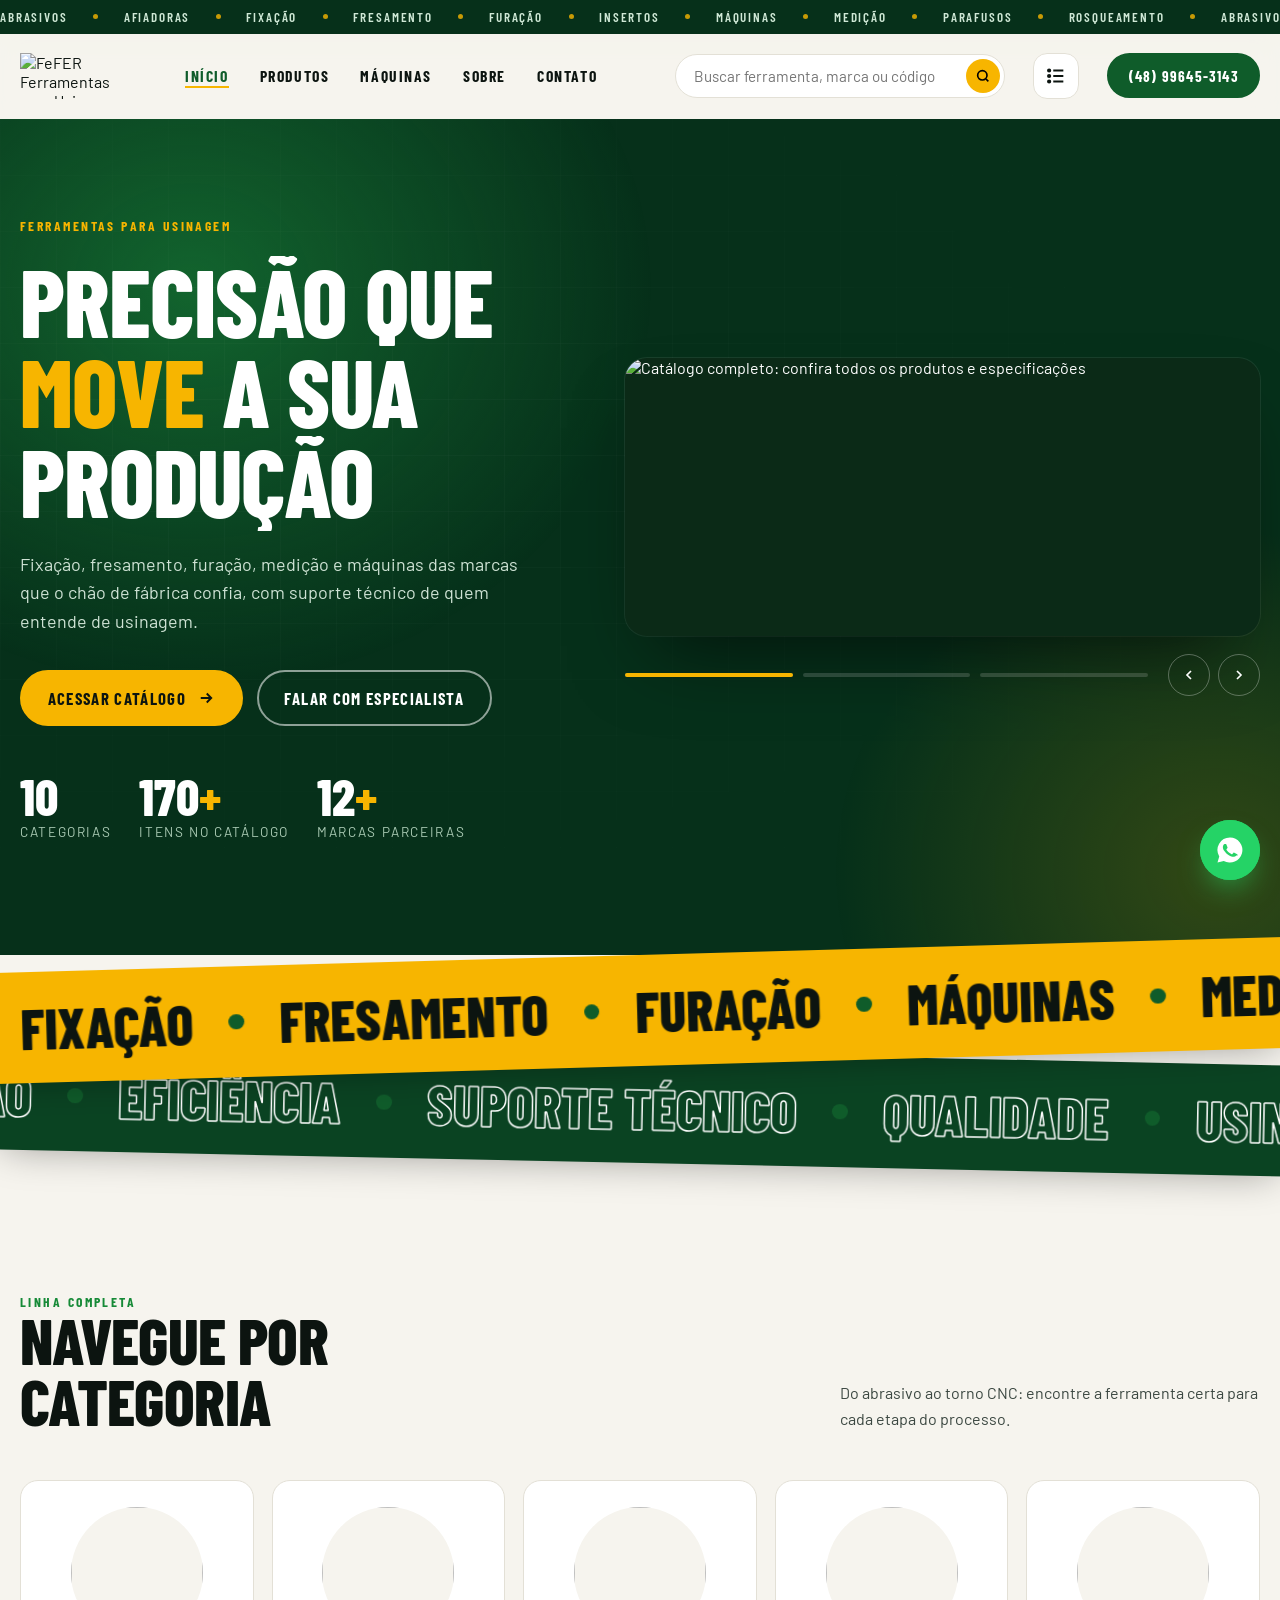
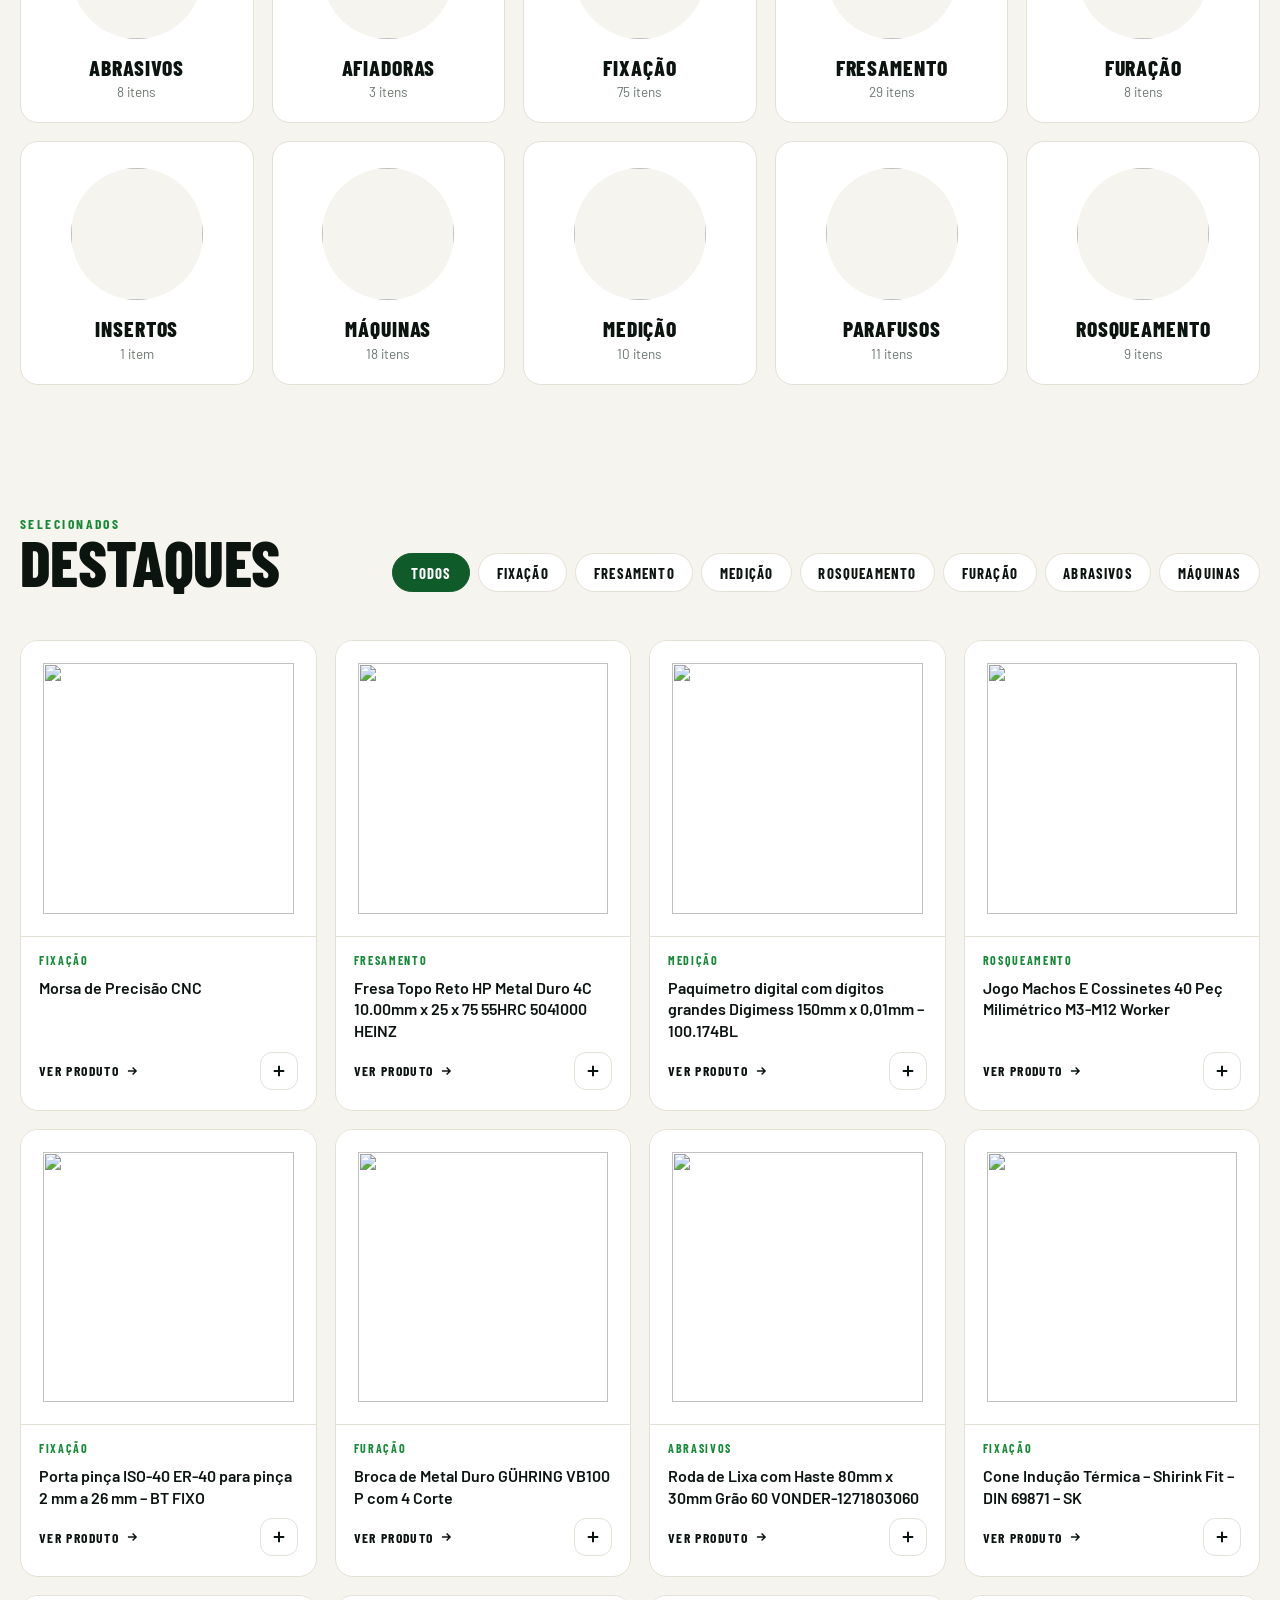
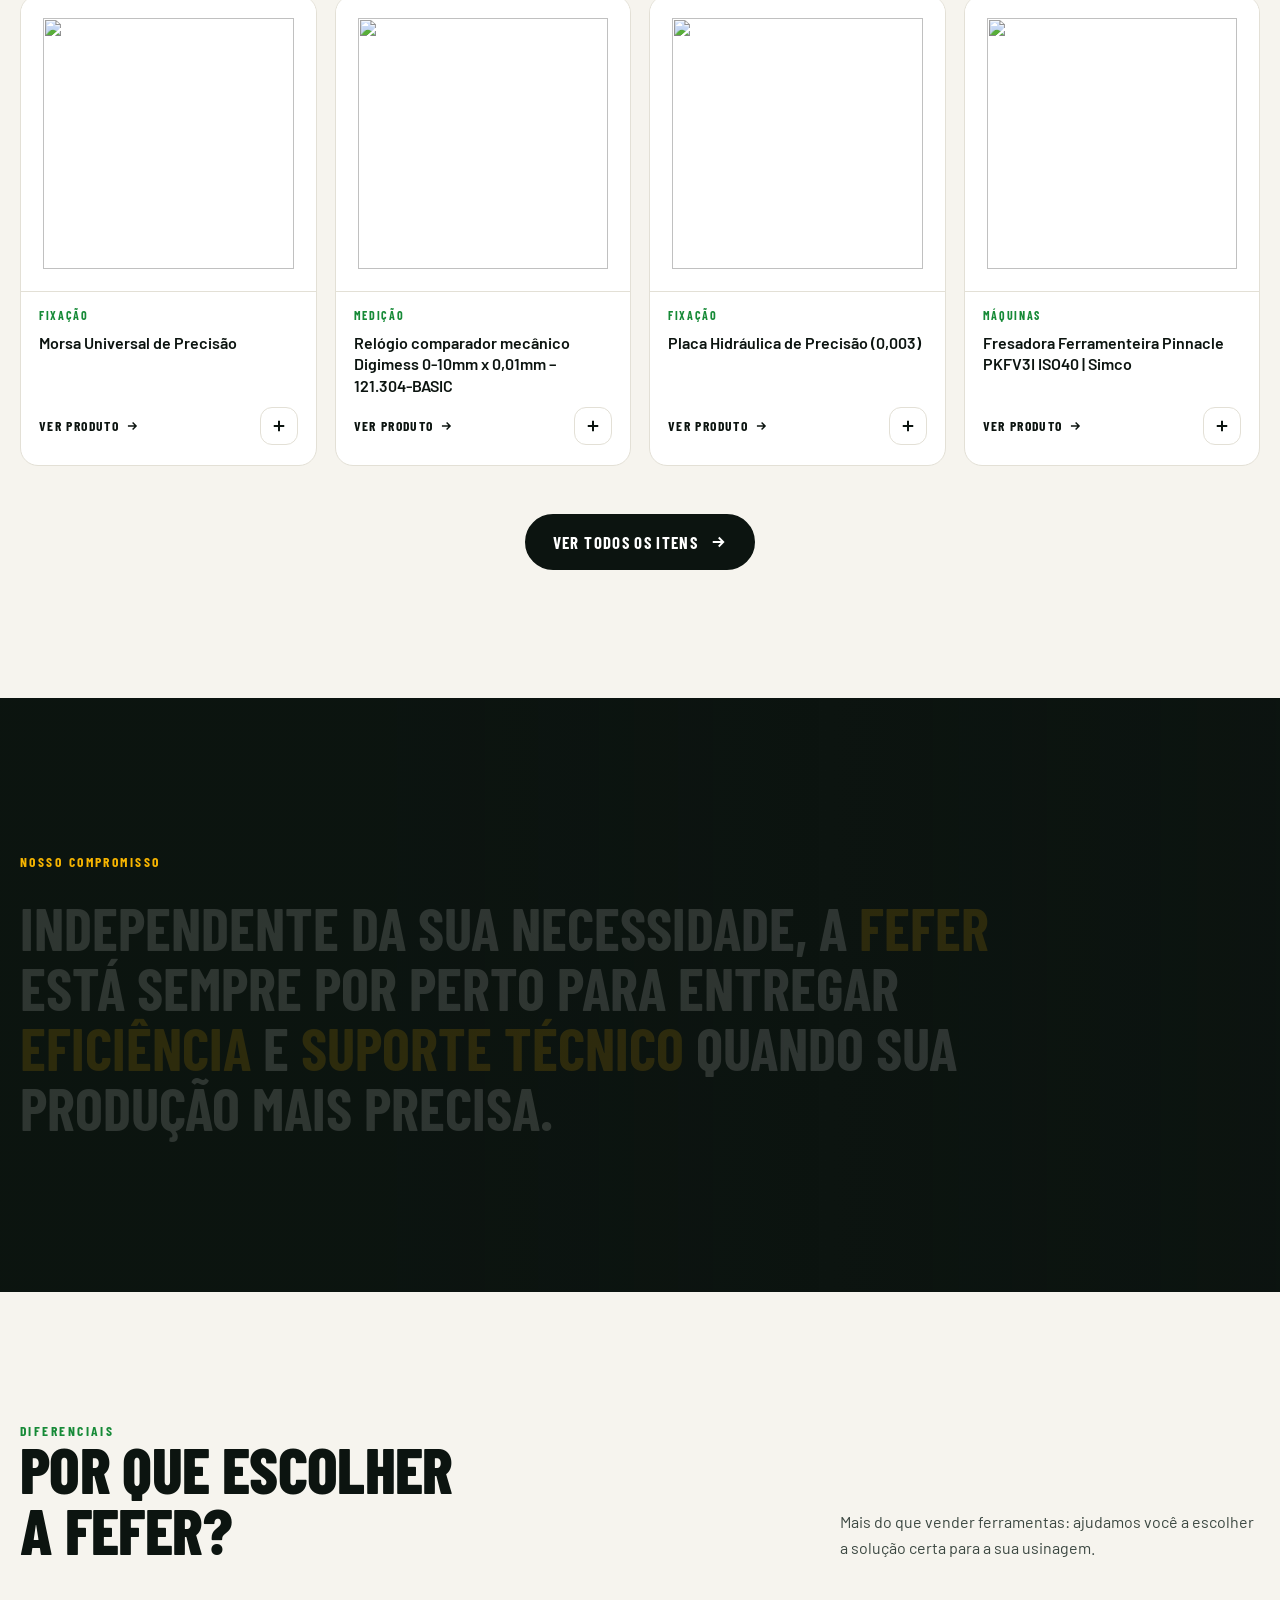
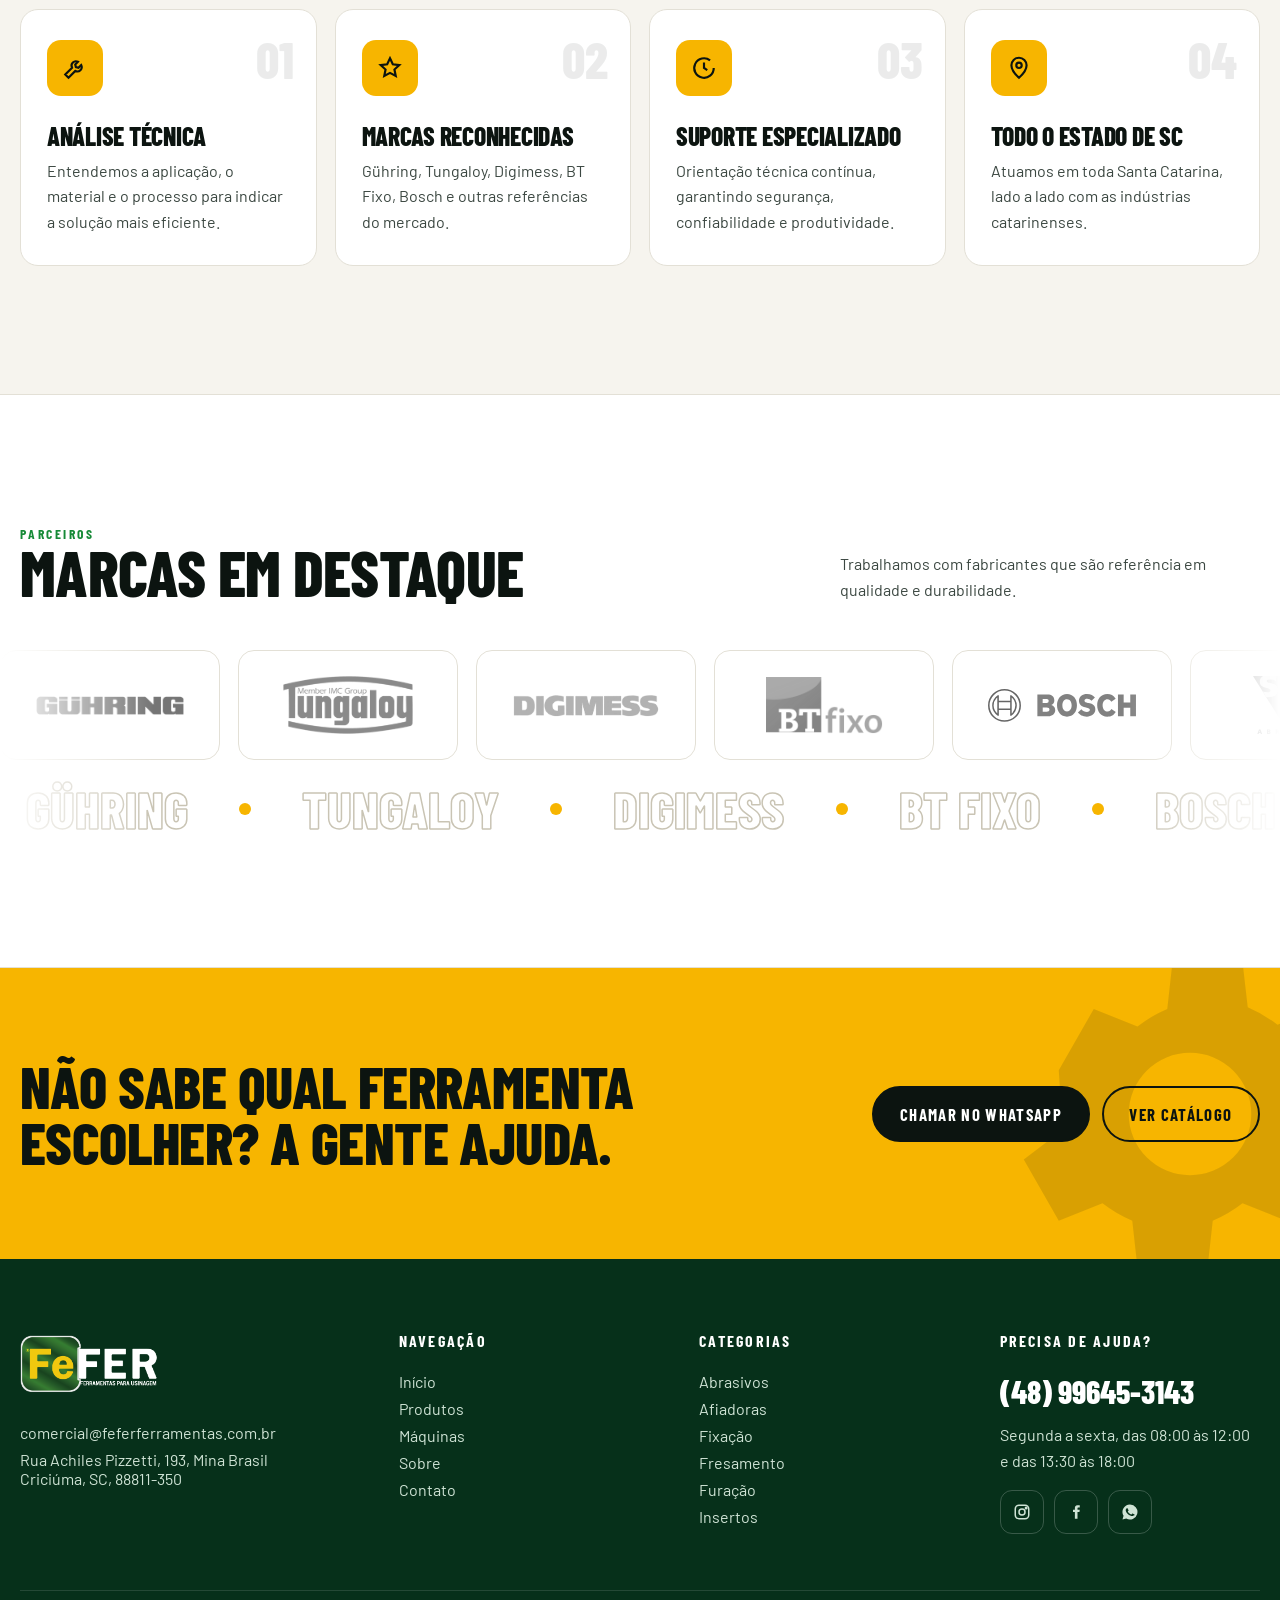
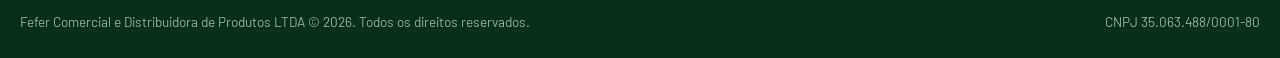
==== index.html @ 272a4c15 "Site FeFER: nova versão com Motion, catálogo, admin e páginas internas Co-Authored-By: Claude Opus 5" ====
<!doctype html>
<html lang="pt-BR">
<head>
<meta charset="utf-8">
<meta name="viewport" content="width=device-width, initial-scale=1">
<title>FeFER Ferramentas para Usinagem</title>
<meta name="description" content="FeFER: ferramentas de alta precisão para usinagem. Fixação, fresamento, furação, medição, rosqueamento, abrasivos e máquinas, com atendimento em toda Santa Catarina.">
<link rel="preconnect" href="https://fonts.googleapis.com">
<link rel="preconnect" href="https://fonts.gstatic.com" crossorigin>
<link href="https://fonts.googleapis.com/css2?family=Barlow+Condensed:wght@600;700;800&family=Barlow:wght@400;500;600&display=swap" rel="stylesheet">
<link rel="stylesheet" href="assets/style.css">
<link rel="stylesheet" href="assets/pages.css">
<script>document.documentElement.classList.add('js')</script>
</head>
<body data-page="inicio">
<div id="site-header"></div>

<main id="main">
<!-- HERO -->
<section class="hero">
  <div class="hero-bg" id="heroBg"></div>
  <div class="wrap">
    <div>
      <span class="eyebrow" data-reveal id="heroEyebrow"></span>
      <h1 id="heroTitle"></h1>
      <p class="lead" data-reveal id="heroText"></p>
      <div class="hero-ctas" data-reveal>
        <a class="btn btn--solid" data-fill href="catalogo.html">Acessar catálogo <svg viewBox="0 0 24 24" fill="none" stroke="currentColor" stroke-width="2.5"><path d="M5 12h14M13 6l6 6-6 6"/></svg></a>
        <a class="btn btn--ghost-light" data-fill="y" id="heroWa" href="#" target="_blank" rel="noopener">Falar com especialista</a>
      </div>
      <div class="hero-meta" data-reveal>
        <div class="stat"><b><span data-count id="stCats">10</span></b><span>Categorias</span></div>
        <div class="stat"><b><span data-count id="stProds">170</span><em>+</em></b><span>Itens no catálogo</span></div>
        <div class="stat"><b><span data-count id="stBrands">12</span><em>+</em></b><span>Marcas parceiras</span></div>
      </div>
    </div>
    <div data-reveal>
      <div class="slider" id="slider" aria-roledescription="carrossel" aria-label="Destaques"></div>
      <div class="slider-ui">
        <div class="dots" id="dots" style="display:flex;gap:10px;flex:1"></div>
        <div class="arrows">
          <button class="arrow" data-fill id="prev" aria-label="Banner anterior"><svg viewBox="0 0 24 24" fill="none" stroke="currentColor" stroke-width="2.5"><path d="M15 6l-6 6 6 6"/></svg></button>
          <button class="arrow" data-fill id="next" aria-label="Próximo banner"><svg viewBox="0 0 24 24" fill="none" stroke="currentColor" stroke-width="2.5"><path d="M9 6l6 6-6 6"/></svg></button>
        </div>
      </div>
    </div>
  </div>
</section>

<div class="band" aria-hidden="true"><div class="row" data-velocity="1"></div></div>
<div class="band alt" aria-hidden="true"><div class="row" data-velocity="-1"></div></div>

<!-- CATEGORIAS -->
<section class="sec" id="categorias">
  <div class="wrap">
    <div class="sec-head">
      <div>
        <span class="eyebrow" data-reveal>Linha completa</span>
        <h2 data-reveal>Navegue por<br>categoria</h2>
      </div>
      <p data-reveal>Do abrasivo ao torno CNC: encontre a ferramenta certa para cada etapa do processo.</p>
    </div>
    <div class="cats" id="cats"></div>
  </div>
</section>

<!-- DESTAQUES -->
<section class="sec" id="destaques" style="padding-top:0">
  <div class="wrap">
    <div class="sec-head">
      <div>
        <span class="eyebrow" data-reveal>Selecionados</span>
        <h2 data-reveal>Destaques</h2>
      </div>
      <div class="chips" id="chips" data-reveal role="group" aria-label="Filtrar destaques por categoria"></div>
    </div>
    <div class="products" id="products"></div>
    <div class="center"><a class="btn btn--dark" data-fill href="catalogo.html">Ver todos os itens <svg viewBox="0 0 24 24" fill="none" stroke="currentColor" stroke-width="2.5"><path d="M5 12h14M13 6l6 6-6 6"/></svg></a></div>
  </div>
</section>

<!-- COMPROMISSO -->
<section class="statement" id="statement">
  <div class="bg" id="stBg"></div>
  <div class="wrap">
    <span class="eyebrow" style="color:var(--yellow);margin-bottom:28px;display:inline-flex">Nosso compromisso</span>
    <p id="stText"></p>
  </div>
</section>

<!-- DIFERENCIAIS -->
<section class="sec">
  <div class="wrap">
    <div class="sec-head">
      <div>
        <span class="eyebrow" data-reveal>Diferenciais</span>
        <h2 data-reveal>Por que escolher<br>a FeFER?</h2>
      </div>
      <p data-reveal>Mais do que vender ferramentas: ajudamos você a escolher a solução certa para a sua usinagem.</p>
    </div>
    <div class="why" id="why"></div>
  </div>
</section>

<!-- MARCAS -->
<section class="sec brands" id="marcas">
  <div class="wrap">
    <div class="sec-head">
      <div>
        <span class="eyebrow" data-reveal>Parceiros</span>
        <h2 data-reveal>Marcas em destaque</h2>
      </div>
      <p data-reveal>Trabalhamos com fabricantes que são referência em qualidade e durabilidade.</p>
    </div>
  </div>
  <div class="loop" style="--dur:34s"><div class="track" id="logoTrack"></div></div>
  <div class="loop rev" style="--dur:50s"><div class="track" id="nameTrack"></div></div>
</section>

<div id="site-cta" data-cta="inicio"></div>
</main>

<div id="site-footer"></div>

<script src="assets/content.js"></script>
<script src="assets/products.js"></script>
<script src="https://cdn.jsdelivr.net/npm/motion@11.11.13/dist/motion.js"></script>
<script src="assets/main.js"></script>
<script>
(() => {
const F = window.FEFER, M = F.M, reduce = F.reduce, ease = F.ease, S = F.SITE, H = S.inicio || {};
const $ = id => document.getElementById(id);

/* ---------- Hero ---------- */
$('heroEyebrow').textContent = H.chamada || '';
$('heroTitle').innerHTML = F.mark(H.titulo);
$('heroTitle').setAttribute('data-split', '');
$('heroText').textContent = H.texto || '';
$('heroWa').href = F.wa('Olá! Gostaria de falar com um especialista.');
$('stCats').dataset.count = Object.keys(F.CATS).length;
$('stProds').dataset.count = Math.floor(F.PRODUCTS.length / 10) * 10;
$('stBrands').dataset.count = (S.marcas?.nomes || []).length;
['stCats','stProds','stBrands'].forEach(id => $(id).textContent = $(id).dataset.count);

/* ---------- Categorias ---------- */
$('cats').innerHTML = Object.entries(S.categorias || {}).map(([s, c]) => {
  const q = F.countByCat[s] || 0;
  return `<a class="cat" data-reveal href="${F.catUrl(s)}">
    <div class="ring"><img src="${F.esc(c.img)}" alt="" loading="lazy"></div>
    <h3>${F.esc(c.nome)}</h3><small>${q} ${q === 1 ? 'item' : 'itens'}</small>
  </a>`;
}).join('');

/* ---------- Destaques ---------- */
const featured = (H.destaques || []).map(s => F.PRODUCTS.find(p => p.slug === s)).filter(Boolean);
const chipCats = ['todos', ...new Set(featured.map(p => p.cat))];
$('chips').innerHTML = chipCats.map((c, i) =>
  `<button class="chip" data-cat="${c}" aria-pressed="${i === 0}">${c === 'todos' ? 'Todos' : F.esc(F.CATS[c])}</button>`).join('');
const grid = $('products');
grid.innerHTML = featured.map(p => F.card(p)).join('');
document.querySelectorAll('#chips .chip').forEach((ch, _, all) => ch.addEventListener('click', () => {
  all.forEach(c => c.setAttribute('aria-pressed', c === ch));
  const cat = ch.dataset.cat, prods = [...grid.children];
  const show = prods.filter(p => cat === 'todos' || p.dataset.cat === cat);
  prods.forEach(p => p.classList.toggle('hide', !show.includes(p)));
  if (M && !reduce) M.animate(show, { opacity:[0,1], y:[24,0], scale:[.96,1] }, { delay:M.stagger(.05), duration:.55, ease });
}));

/* ---------- Compromisso: palavras acendem com a rolagem ---------- */
const st = $('stText');
st.innerHTML = (H.compromisso || '').split(/\s+/).map(w => `<span class="w${/\*/.test(w) ? ' y' : ''}">${F.esc(w.replace(/\*/g, ''))}</span>`).join(' ');
const words = [...st.querySelectorAll('.w')];

/* ---------- Diferenciais ---------- */
const ICONS = [
  '<path d="M14.7 6.3a4 4 0 0 0-5.4 5.4L3 18l3 3 6.3-6.3a4 4 0 0 0 5.4-5.4l-2.5 2.5-2.4-.6-.6-2.4z"/>',
  '<path d="m12 3 2.6 5.6 6 .7-4.5 4.1 1.2 6L12 16.5 6.7 19.4l1.2-6L3.4 9.3l6-.7z"/>',
  '<path d="M21 12a9 9 0 1 1-3.4-7"/><path d="M12 7v5l3 2"/>',
  '<path d="M12 21s-7-6.2-7-11.5A7 7 0 0 1 19 9.5C19 14.8 12 21 12 21z"/><circle cx="12" cy="9.5" r="2.5"/>',
];
$('why').innerHTML = (H.diferenciais || []).map((d, i) => `<article class="why-card" data-reveal>
  <span class="n">0${i + 1}</span>
  <div class="ico"><svg viewBox="0 0 24 24" fill="none" stroke="currentColor" stroke-width="2">${ICONS[i % ICONS.length]}</svg></div>
  <h3>${F.esc(d.titulo)}</h3><p>${F.esc(d.texto)}</p></article>`).join('');

/* ---------- Marcas ---------- */
const logos = (S.marcas?.logos || []).map(l => `<div class="logo-item"><img src="${F.esc(l.logo)}" alt="${F.esc(l.nome)}" loading="lazy" decoding="async"></div>`).join('');
$('logoTrack').innerHTML = logos.repeat(4);
const names = (S.marcas?.nomes || []).map(b => `<a class="name-item" href="catalogo.html?q=${encodeURIComponent(b)}">${F.esc(b)}</a>`).join('');
$('nameTrack').innerHTML = names + names;

/* ---------- Faixas de texto ---------- */
const bandWords = [Object.values(F.CATS).filter(n => n !== 'Insertos').slice(0, 7), ['Precisão','Eficiência','Suporte técnico','Qualidade','Usinagem']];
document.querySelectorAll('.band .row').forEach((r, i) => r.innerHTML = Array(6).fill(bandWords[i].map(t => `<span>${F.esc(t)}</span>`).join('')).join(''));

/* ---------- Banners ---------- */
const B = H.banners || [];
$('slider').innerHTML = B.map((b, i) => `<a class="slide${i ? '' : ' on'}" href="${F.esc(b.link)}" aria-label="${F.esc(b.alt)}"${i ? ' aria-hidden="true" tabindex="-1"' : ''}>
  <img src="${F.esc(b.img)}" alt="${F.esc(b.alt)}" ${i ? 'loading="lazy"' : 'fetchpriority="high"'} decoding="async"></a>`).join('');
$('dots').innerHTML = B.map((b, i) => `<button class="dot" aria-label="Banner ${i + 1}"><i></i></button>`).join('');
const slides = [...document.querySelectorAll('.slide')], dots = [...document.querySelectorAll('.dot')];
let cur = 0, timer, prog, paused = false;
const DUR = 6;
function go(n) {
  if (!slides.length) return;
  const prev = slides[cur]; cur = (n + slides.length) % slides.length; const next = slides[cur];
  if (prev !== next) {
    if (M && !reduce) {
      M.animate(prev, { opacity:[1,0] }, { duration:.7, ease });
      M.animate(next, { opacity:[0,1] }, { duration:.7, ease });
      M.animate(next.querySelector('img'), { scale:[1.06,1] }, { duration:1.2, ease });
    }
    prev.classList.remove('on'); prev.setAttribute('aria-hidden', 'true'); prev.tabIndex = -1;
    next.classList.add('on'); next.removeAttribute('aria-hidden'); next.removeAttribute('tabindex');
  }
  dots.forEach((d, i) => { d.firstElementChild.style.transform = `scaleX(${i < cur ? 1 : 0})`; d.setAttribute('aria-current', i === cur); });
  prog && prog.stop && prog.stop();
  const bar = dots[cur].firstElementChild;
  if (M && !reduce) prog = M.animate(bar, { scaleX:[0,1] }, { duration:DUR, ease:'linear' });
  else bar.style.transform = 'scaleX(1)';
  clearTimeout(timer); if (!paused) timer = setTimeout(() => go(cur + 1), DUR * 1000);
}
dots.forEach((d, i) => d.addEventListener('click', () => go(i)));
$('prev').addEventListener('click', () => go(cur - 1));
$('next').addEventListener('click', () => go(cur + 1));
/* pausa quando o mouse está em cima, para o visitante conseguir ler */
$('slider').addEventListener('pointerenter', () => { paused = true; clearTimeout(timer); prog && prog.pause && prog.pause(); });
$('slider').addEventListener('pointerleave', () => { paused = false; prog && prog.play && prog.play(); go(cur); });
go(0);

/* ---------- Rolagem: parallax, faixas com velocidade, compromisso ---------- */
const rows = [...document.querySelectorAll('.band .row')], pos = rows.map(() => 0);
let lastY = scrollY, vel = 0;
const heroBg = $('heroBg'), stBg = $('stBg'), stSec = $('statement');
function frame() {
  const y = scrollY, dy = y - lastY; lastY = y;
  vel += (dy - vel) * .12;
  rows.forEach((r, i) => {
    const dir = +r.dataset.velocity;
    pos[i] -= dir * (0.5 + Math.min(Math.abs(vel) * .3, 12)) * (vel < -0.5 ? -1 : 1);
    const w = r.scrollWidth / 6;
    if (pos[i] <= -w) pos[i] += w; if (pos[i] > 0) pos[i] -= w;
    r.style.transform = `translate3d(${pos[i]}px,0,0)`;
  });
  heroBg.style.transform = `translate3d(0,${y * .25}px,0) scale(1.05)`;
  const sr = stSec.getBoundingClientRect(), vh = innerHeight;
  stBg.style.transform = `translate3d(0,${(sr.top - vh / 2) * -.18}px,0)`;
  const lit = Math.min(1, Math.max(0, (vh * .85 - sr.top) / (sr.height * .9))) * words.length * 1.15;
  words.forEach((w, i) => w.style.opacity = i < lit ? 1 : .14);
  const g = document.querySelector('.cta .gear'); if (g) g.style.rotate = (y * .15) + 'deg';
  requestAnimationFrame(frame);
}
if (!reduce) requestAnimationFrame(frame); else words.forEach(w => w.style.opacity = 1);

if (M && !reduce) setTimeout(() => document.querySelectorAll('.hero-meta [data-count]').forEach(F.countUp), 600);
})();
</script>
</body>
</html>
---- assets/style.css ----
/* FeFER, estilos compartilhados */
:root{
  --green-900:#06301a; --green-800:#0a4322; --green-700:#0f5c2a; --green-600:#168a37; --green-500:#22a447;
  --yellow:#f7b500; --yellow-600:#e09f00;
  --ink:#0c1410; --ink-2:#3b4741; --muted:#6c7871;
  --paper:#f6f4ee; --white:#fff; --line:#e3e0d6;
  --radius:18px;
  --ease-out:cubic-bezier(.22,1,.36,1);
  --ease-io:cubic-bezier(.65,0,.35,1);
  --display:"Barlow Condensed",system-ui,sans-serif;
  --body:"Barlow",system-ui,sans-serif;
}
*{box-sizing:border-box;margin:0;padding:0}
html{scroll-behavior:smooth}
body{font-family:var(--body);color:var(--ink);background:var(--paper);-webkit-font-smoothing:antialiased;overflow-x:hidden}
img{display:block;max-width:100%}
a{color:inherit;text-decoration:none}
.wrap{width:min(1240px,100% - 32px);margin-inline:auto}
.eyebrow{font-family:var(--display);font-weight:700;letter-spacing:.18em;text-transform:uppercase;font-size:.85rem;color:var(--green-600);display:inline-flex;align-items:center;gap:.6rem}
.eyebrow::before{display:none}
h1,h2,h3{font-family:var(--display);font-weight:800;line-height:.95;letter-spacing:-.01em;text-transform:uppercase}
h2{font-size:clamp(2.4rem,5vw,4.2rem)}
.sec{padding:clamp(72px,10vw,130px) 0}
.sec-head{display:flex;justify-content:space-between;align-items:end;gap:24px;flex-wrap:wrap;margin-bottom:48px}
.sec-head p{max-width:420px;color:var(--ink-2);line-height:1.6}

/* ============ BOTÕES: preenchimento direcional ============ */
.btn{
  --bg:transparent; --fg:var(--ink); --fill:var(--yellow); --fg-hover:var(--ink); --bd:currentColor;
  position:relative;isolation:isolate;overflow:hidden;
  display:inline-flex;align-items:center;gap:.7rem;
  padding:1rem 1.6rem;border-radius:999px;border:2px solid var(--bd);
  background:var(--bg);color:var(--fg);
  font-family:var(--display);font-weight:700;font-size:1.05rem;letter-spacing:.08em;text-transform:uppercase;
  cursor:pointer;transition:color .45s var(--ease-out),border-color .45s var(--ease-out),transform .2s var(--ease-out);
  -webkit-tap-highlight-color:transparent;
}
.btn .fill{position:absolute;inset:-2px;z-index:-1;background:var(--fill);transform:translate3d(-101%,0,0);pointer-events:none}
.btn:hover,.btn:focus-visible,.btn.is-filled{color:var(--fg-hover)}
.btn:active{transform:scale(.97)}
.btn:focus-visible{outline:3px solid var(--yellow);outline-offset:3px}
.btn svg{width:18px;height:18px;transition:transform .45s var(--ease-out)}
.btn:hover svg{transform:translateX(4px)}
.btn--solid{--bg:var(--yellow);--fg:var(--ink);--fill:var(--green-700);--fg-hover:#fff;--bd:var(--yellow)}
.btn--solid:hover{--bd:var(--green-700)}
.btn--ghost-light{--fg:#fff;--fill:#fff;--fg-hover:var(--green-800);--bd:rgba(255,255,255,.55)}
.btn--ghost-light:hover{--bd:#fff}
.btn--green{--bg:var(--green-700);--fg:#fff;--fill:var(--yellow);--fg-hover:var(--ink);--bd:var(--green-700)}
.btn--green:hover{--bd:var(--yellow)}
.btn--dark{--bg:var(--ink);--fg:#fff;--fill:#fff;--fg-hover:var(--ink);--bd:var(--ink)}
.btn--sm{padding:.7rem 1.2rem;font-size:.95rem}

/* ============ TOPBAR (marquee de categorias) ============ */
.topbar{background:var(--green-900);color:#cfe8d6;font-family:var(--display);font-weight:600;letter-spacing:.14em;font-size:.82rem;overflow:hidden;white-space:nowrap}
.topbar .track{display:inline-flex;gap:2.4rem;padding:.55rem 0;animation:marq 95s linear infinite}
.topbar span{display:inline-flex;align-items:center;gap:2.4rem}
.topbar span::after{content:"";width:5px;height:5px;border-radius:50%;background:var(--yellow);opacity:.8}
@keyframes marq{to{transform:translateX(-50%)}}

/* ============ HEADER ============ */
.header{position:sticky;top:0;z-index:50;background:rgba(246,244,238,.82);backdrop-filter:blur(14px) saturate(1.4);-webkit-backdrop-filter:blur(14px) saturate(1.4);border-bottom:1px solid transparent;transition:border-color .3s,box-shadow .3s}
.header.scrolled{border-color:var(--line);box-shadow:0 10px 30px -20px rgba(0,0,0,.25)}
.header .wrap{display:flex;align-items:center;gap:28px;height:84px;transition:height .35s var(--ease-out)}
.header.scrolled .wrap{height:68px}
.logo img{height:46px;width:auto;transition:height .35s var(--ease-out)}
.header.scrolled .logo img{height:38px}
.nav{display:flex;gap:4px;margin-left:8px}
.nav a{position:relative;padding:.5rem .85rem;font-family:var(--display);font-weight:700;letter-spacing:.1em;text-transform:uppercase;font-size:.98rem;border-radius:8px;overflow:hidden}
.nav a::after{content:"";position:absolute;left:.85rem;right:.85rem;bottom:.3rem;height:2px;background:var(--yellow);transform:scaleX(0);transform-origin:right;transition:transform .45s var(--ease-out)}
.nav a:hover::after,.nav a.active::after{transform:scaleX(1);transform-origin:left}
.search{flex:1;max-width:330px;margin-left:auto;position:relative}
.search input{width:100%;height:44px;border-radius:999px;border:1.5px solid var(--line);background:#fff;padding:0 46px 0 18px;font:inherit;font-size:.95rem;transition:border-color .25s,box-shadow .25s}
.search input:focus{outline:none;border-color:var(--green-600);box-shadow:0 0 0 4px rgba(34,164,71,.15)}
.search button{position:absolute;right:5px;top:5px;width:34px;height:34px;border-radius:50%;border:0;background:var(--yellow);display:grid;place-items:center;cursor:pointer}
.search svg{width:16px;height:16px}
.menu-btn{display:none;width:44px;height:44px;border-radius:12px;border:1.5px solid var(--line);background:#fff;place-items:center;cursor:pointer}
.mobile-nav{display:none}

/* ============ HERO ============ */
.hero{position:relative;background:var(--green-900);color:#fff;overflow:hidden;padding:clamp(56px,8vw,96px) 0 clamp(80px,9vw,120px)}
.hero-bg{position:absolute;inset:-10% 0;background:url(https://feferferramentas.com.br/wp-content/uploads/2025/03/Design-sem-nome-2.png) center/cover;opacity:.16;filter:grayscale(1) contrast(1.1);will-change:transform}
.hero::before{content:"";position:absolute;inset:0;background:
  radial-gradient(60% 80% at 15% 20%,rgba(34,164,71,.45),transparent 60%),
  radial-gradient(50% 70% at 95% 90%,rgba(247,181,0,.18),transparent 60%);z-index:1}
.hero::after{content:"";position:absolute;inset:0;z-index:1;opacity:.35;
  background-image:linear-gradient(rgba(255,255,255,.06) 1px,transparent 1px),linear-gradient(90deg,rgba(255,255,255,.06) 1px,transparent 1px);
  background-size:56px 56px;mask-image:radial-gradient(ellipse at 30% 40%,#000 20%,transparent 75%)}
.hero .wrap{position:relative;z-index:2;display:grid;grid-template-columns:.92fr 1.08fr;gap:clamp(32px,5vw,72px);align-items:center}
.hero .eyebrow{color:var(--yellow)}
.hero h1{font-size:clamp(3.2rem,7.4vw,6.6rem);margin:22px 0 24px}
.hero h1 .word{display:inline-block;overflow:hidden;vertical-align:top;padding-bottom:.06em;margin-bottom:-.06em}
.hero h1 .word>span{display:inline-block;will-change:transform}
.hero h1 .hl{color:var(--yellow)}
.hero p.lead{font-size:clamp(1.05rem,1.4vw,1.2rem);line-height:1.6;color:#cfe3d5;max-width:520px}
.hero-ctas{display:flex;gap:14px;flex-wrap:wrap;margin-top:34px}
.hero-meta{display:flex;gap:28px;margin-top:44px;flex-wrap:wrap}
.stat b{display:block;font-family:var(--display);font-size:clamp(2.4rem,4vw,3.2rem);font-weight:800;color:#fff;line-height:1}
.stat b em{font-style:normal;color:var(--yellow)}
.stat > span{font-size:.85rem;letter-spacing:.12em;text-transform:uppercase;color:#a9c9b3}

/* Carrossel de banners */
.slider{position:relative;border-radius:22px;overflow:hidden;aspect-ratio:1920/839;background:#0b2a17;box-shadow:0 40px 80px -30px rgba(0,0,0,.6),0 0 0 1px rgba(255,255,255,.08)}
.slide{position:absolute;inset:0;opacity:0}
.slide img{width:100%;height:100%;object-fit:cover}
.slide.on{opacity:1}
.slide img{backface-visibility:hidden;transform:translateZ(0)}
.slider-ui{display:flex;align-items:center;gap:10px;margin-top:18px}
.dot{flex:1;height:4px;border-radius:4px;background:rgba(255,255,255,.18);overflow:hidden;cursor:pointer;border:0;padding:0}
.dot i{display:block;height:100%;width:100%;background:var(--yellow);transform:scaleX(0);transform-origin:left}
.arrows{display:flex;gap:8px;margin-left:10px}
.arrow{width:42px;height:42px;border-radius:50%;border:1.5px solid rgba(255,255,255,.3);background:transparent;color:#fff;display:grid;place-items:center;cursor:pointer;position:relative;overflow:hidden;isolation:isolate}
.arrow .fill{position:absolute;inset:0;background:var(--yellow);z-index:-1;transform:translate3d(-101%,0,0)}
.arrow:hover{color:var(--ink);border-color:var(--yellow)}
.arrow svg{width:16px;height:16px}

/* ============ CATEGORIAS ============ */
.cats{display:grid;grid-template-columns:repeat(5,1fr);gap:18px}
.cat{position:relative;background:#fff;border-radius:var(--radius);padding:26px 18px 22px;text-align:center;border:1px solid var(--line);overflow:hidden;isolation:isolate;transition:border-color .4s,box-shadow .5s var(--ease-out),transform .5s var(--ease-out)}
.cat:hover{transform:translateY(-6px);box-shadow:0 26px 40px -24px rgba(6,48,26,.55);border-color:var(--green-700)}
.cat .ring{width:min(132px,80%);aspect-ratio:1;margin:0 auto 18px;border-radius:50%;background:var(--paper);display:grid;place-items:center;position:relative;transition:background .4s}
.cat .ring::after{content:"";position:absolute;inset:-6px;border-radius:50%;border:2px dashed var(--yellow);opacity:0;transform:rotate(0);transition:opacity .4s}
.cat:hover .ring{background:#fff}
.cat:hover .ring::after{opacity:1;animation:spin 8s linear infinite}
@keyframes spin{to{transform:rotate(360deg)}}
.cat img{width:100%;height:100%;border-radius:50%;object-fit:cover;transition:transform .7s var(--ease-out)}
.cat:hover img{transform:scale(1.08) rotate(-6deg)}
.cat h3{font-size:1.35rem;letter-spacing:.04em;transition:color .4s}
.cat small{display:block;margin-top:6px;color:var(--muted);font-size:.85rem;transition:color .4s}
.cat:hover h3{color:var(--green-700)}.cat:hover small{color:var(--green-600)}

/* ============ VELOCITY BAND ============ */
.band{background:var(--yellow);color:var(--ink);overflow:hidden;padding:22px 0;transform:rotate(-1.6deg);margin:0 -20px;position:relative;z-index:3;box-shadow:0 20px 40px -24px rgba(0,0,0,.4)}
.band.alt{background:var(--green-800);color:#fff;transform:rotate(1.2deg);margin-top:-14px;z-index:2}
.band .row{display:flex;white-space:nowrap;will-change:transform}
.band .row span{font-family:var(--display);font-weight:800;font-size:clamp(2rem,4.4vw,3.6rem);text-transform:uppercase;padding-right:2.2rem;display:inline-flex;align-items:center;gap:2.2rem}
.band .row span::after{content:"";width:.28em;height:.28em;border-radius:50%;background:var(--green-700)}
.band.alt .row span::after{color:var(--yellow)}
.band.alt .row span{-webkit-text-stroke:1.5px #fff;color:transparent}

/* ============ PRODUTOS ============ */
.chips{display:flex;gap:8px;flex-wrap:wrap}
.chip{position:relative;overflow:hidden;isolation:isolate;padding:.6rem 1.1rem;border-radius:999px;border:1.5px solid var(--line);background:#fff;font-family:var(--display);font-weight:700;letter-spacing:.08em;text-transform:uppercase;font-size:.92rem;cursor:pointer;color:var(--ink);transition:color .4s,border-color .4s}
.chip .fill{position:absolute;inset:-2px;background:var(--ink);z-index:-1;transform:translate3d(-101%,0,0)}
.chip:hover{color:#fff;border-color:var(--ink)}
.chip[aria-pressed="true"]{background:var(--green-700);border-color:var(--green-700);color:#fff}
.products{display:grid;grid-template-columns:repeat(4,1fr);gap:18px}
.prod{position:relative;background:#fff;border-radius:var(--radius);border:1px solid var(--line);overflow:hidden;display:flex;flex-direction:column;transform-style:preserve-3d;transition:box-shadow .5s var(--ease-out),border-color .4s}
.prod::before{content:"";position:absolute;inset:0;z-index:2;pointer-events:none;opacity:0;transition:opacity .4s;
  background:radial-gradient(260px circle at var(--mx,50%) var(--my,50%),rgba(34,164,71,.09),transparent 62%)}
.prod:hover::before{opacity:1}
.prod:hover{box-shadow:0 30px 50px -30px rgba(6,48,26,.5);border-color:#d6d2c4}
.prod .pic{aspect-ratio:1;background:#fff;padding:22px;overflow:hidden}
.prod .pic img{width:100%;height:100%;object-fit:contain;transition:transform .8s var(--ease-out)}
.prod:hover .pic img{transform:scale(1.07)}
.prod .info{padding:16px 18px 20px;border-top:1px solid var(--line);display:flex;flex-direction:column;gap:10px;flex:1}
.prod .tag{font-family:var(--display);font-weight:700;letter-spacing:.14em;font-size:.75rem;color:var(--green-600);text-transform:uppercase}
.prod h3{font-family:var(--body);text-transform:none;font-weight:600;font-size:1rem;line-height:1.35;letter-spacing:0;flex:1}
.prod h3 a:hover{color:var(--green-700)}
.prod .more{display:inline-flex;align-items:center;gap:6px;font-family:var(--display);font-weight:700;letter-spacing:.1em;text-transform:uppercase;font-size:.85rem;color:var(--ink)}
.prod .more svg{width:14px;transition:transform .4s var(--ease-out)}
.prod:hover .more svg{transform:translateX(5px)}
.prod.hide{display:none}
.center{text-align:center;margin-top:48px}

/* ============ STATEMENT (scroll reveal) ============ */
.statement{position:relative;background:var(--ink);color:#fff;overflow:hidden}
.statement .bg{position:absolute;inset:-15% 0;background:url(https://feferferramentas.com.br/wp-content/uploads/2025/03/Design-sem-nome-2.png) center/cover;opacity:.32;will-change:transform}
.statement::after{content:"";position:absolute;inset:0;background:linear-gradient(90deg,rgba(12,20,16,.95) 30%,rgba(12,20,16,.55))}
.statement .wrap{position:relative;z-index:2;padding:clamp(90px,12vw,170px) 0}
.statement p{font-family:var(--display);font-weight:700;text-transform:uppercase;font-size:clamp(2rem,4.6vw,4rem);line-height:1.02;max-width:1050px}
.statement p .w{opacity:.14;transition:opacity .2s linear}
.statement p .w.y{color:var(--yellow)}

/* ============ POR QUE ============ */
.why{display:grid;grid-template-columns:repeat(4,1fr);gap:18px}
.why-card{background:#fff;border:1px solid var(--line);border-radius:var(--radius);padding:30px 26px;position:relative;overflow:hidden;transition:border-color .4s,box-shadow .5s var(--ease-out),transform .5s var(--ease-out)}
.why-card:hover{transform:translateY(-6px);border-color:var(--green-600);box-shadow:0 26px 40px -26px rgba(6,48,26,.45)}
.why-card .ico{width:56px;height:56px;border-radius:14px;background:var(--yellow);display:grid;place-items:center;margin-bottom:28px;transition:transform .6s var(--ease-out)}
.why-card:hover .ico{transform:rotate(-8deg) scale(1.08)}
.why-card .ico svg{width:26px;height:26px}
.why-card .n{position:absolute;right:22px;top:18px;font-family:var(--display);font-weight:800;font-size:3.2rem;opacity:.08}
.why-card h3{font-size:1.6rem;margin-bottom:10px}
.why-card p{line-height:1.6;color:var(--ink-2);transition:color .45s}
.why-card:hover h3{color:var(--green-700)}

/* ============ MARCAS (logo loop) ============ */
.brands{background:#fff;border-block:1px solid var(--line)}
.loop{position:relative;overflow:hidden;mask-image:linear-gradient(90deg,transparent,#000 12%,#000 88%,transparent);-webkit-mask-image:linear-gradient(90deg,transparent,#000 12%,#000 88%,transparent)}
.loop+.loop{margin-top:18px}
.loop .track{display:flex;width:max-content;animation:loop var(--dur,30s) linear infinite}
.loop.rev .track{animation-direction:reverse}
.loop:hover .track{animation-play-state:paused}
@keyframes loop{to{transform:translateX(-50%)}}
.logo-item{flex:none;width:220px;height:110px;margin-right:18px;border-radius:16px;border:1px solid var(--line);display:grid;place-items:center;background:#fff;transition:transform .5s var(--ease-out),box-shadow .5s,border-color .4s}
.logo-item img{width:100%;height:100%;max-width:148px;max-height:58px;object-fit:contain;filter:grayscale(1) contrast(1.05);opacity:.6;transition:filter .5s,opacity .5s,transform .5s var(--ease-out)}
.logo-item:hover{transform:translateY(-6px) scale(1.04);border-color:var(--yellow);box-shadow:0 20px 34px -22px rgba(0,0,0,.35)}
.logo-item:hover img{filter:none;opacity:1;transform:scale(1.06)}
.name-item{flex:none;font-family:var(--display);font-weight:800;text-transform:uppercase;font-size:clamp(2.2rem,4vw,3.4rem);padding:0 1.6rem;color:transparent;-webkit-text-stroke:1.5px #c9c4b4;transition:color .35s,-webkit-text-stroke-color .35s;display:flex;align-items:center;gap:3.2rem}
.name-item::after{content:"";width:12px;height:12px;border-radius:50%;background:var(--yellow)}
.name-item:hover{color:var(--green-700);-webkit-text-stroke-color:var(--green-700)}

/* ============ CTA ============ */
.cta{background:var(--yellow);color:var(--ink);position:relative;overflow:hidden}
.cta .wrap{display:flex;align-items:center;justify-content:space-between;gap:32px;flex-wrap:wrap;padding:clamp(56px,7vw,90px) 0;position:relative;z-index:1}
.cta h2{font-size:clamp(2.2rem,4.6vw,3.8rem);max-width:720px}
.cta .gear{position:absolute;right:-120px;top:50%;width:420px;height:420px;translate:0 -50%;opacity:.12;color:var(--ink)}
.cta-actions{display:flex;gap:12px;flex-wrap:wrap}

/* ============ FOOTER ============ */
.footer{background:var(--green-900);color:#cfe3d5;padding:72px 0 28px}
.footer .grid{display:grid;grid-template-columns:1.3fr 1fr 1fr 1fr;gap:40px}
.footer h4{font-family:var(--display);font-weight:700;letter-spacing:.14em;text-transform:uppercase;color:#fff;margin-bottom:18px;font-size:1rem}
.footer a{display:block;padding:4px 0;position:relative;width:fit-content}
.footer a::after{content:"";position:absolute;left:0;bottom:2px;width:100%;height:1px;background:var(--yellow);transform:scaleX(0);transform-origin:right;transition:transform .4s var(--ease-out)}
.footer a:hover{color:#fff}.footer a:hover::after{transform:scaleX(1);transform-origin:left}
.footer .logo-f{width:fit-content;margin-bottom:22px}
.footer .logo-f img{height:58px;width:auto}
.footer .phone{font-family:var(--display);font-weight:800;font-size:2rem;color:#fff}
.social{display:flex;gap:10px;margin-top:6px}
.social a{width:44px;height:44px;border-radius:12px;border:1.5px solid rgba(255,255,255,.2);display:grid;place-items:center;overflow:hidden;isolation:isolate;position:relative;padding:0}
.social a::after{display:none}
.social a .fill{position:absolute;inset:0;background:var(--yellow);z-index:-1;transform:translate3d(0,101%,0)}
.social a:hover{color:var(--ink);border-color:var(--yellow)}
.social svg{width:18px;height:18px}
.legal{border-top:1px solid rgba(255,255,255,.12);margin-top:56px;padding-top:22px;font-size:.85rem;color:#8fb09a;display:flex;justify-content:space-between;gap:16px;flex-wrap:wrap}

/* WhatsApp flutuante */
.wa{position:fixed;right:20px;bottom:20px;z-index:60;width:60px;height:60px;border-radius:50%;background:#25d366;display:grid;place-items:center;box-shadow:0 14px 30px -10px rgba(37,211,102,.7)}
.wa::before{content:"";position:absolute;inset:0;border-radius:50%;background:#25d366;animation:pulse 2.4s var(--ease-out) infinite;z-index:-1}
@keyframes pulse{0%{transform:scale(1);opacity:.6}100%{transform:scale(1.8);opacity:0}}
.wa svg{width:30px;height:30px;color:#fff}

/* Revelação inicial (só quando JS ativo) */
.js [data-reveal]{opacity:0}

/* ============ RESPONSIVO ============ */
@media (max-width:1080px){
  .nav,.header .search{display:none}
  .menu-btn{display:grid;margin-left:auto}
  .header-cta{display:none}
  .mobile-nav{display:block;overflow:hidden;height:0;background:var(--paper);border-top:1px solid var(--line)}
  .mobile-nav.open{height:auto}
  .mobile-nav .wrap{display:grid;gap:6px;padding:16px 0 22px}
  .mobile-nav a{font-family:var(--display);font-weight:700;letter-spacing:.1em;text-transform:uppercase;font-size:1.2rem;padding:10px 0;border-bottom:1px solid var(--line)}
  .mobile-nav .search{display:block;max-width:none;margin:10px 0 0}
  .hero .wrap{grid-template-columns:1fr}
  .cats{grid-template-columns:repeat(3,1fr)}
  .products{grid-template-columns:repeat(3,1fr)}
  .why{grid-template-columns:repeat(2,1fr)}
  .footer .grid{grid-template-columns:1fr 1fr}
}
@media (max-width:640px){
  .header .wrap{height:70px}
  .logo img{height:38px}
  .cats{grid-template-columns:repeat(2,1fr);gap:12px}
  .cat{padding:20px 12px 18px}
  .cat h3{font-size:1.15rem}
  .products{grid-template-columns:repeat(2,1fr);gap:12px}
  .prod .pic{padding:12px}
  .prod .info{padding:12px 12px 14px}
  .prod h3{font-size:.9rem}
  .why{grid-template-columns:1fr}
  .footer .grid{grid-template-columns:1fr}
  .hero-ctas .btn{flex:1;justify-content:center}
  .logo-item{width:170px;height:90px}
  .logo-item img{max-width:118px;max-height:46px}
  .wa{width:54px;height:54px}
}
@media (prefers-reduced-motion:reduce){
  *,*::before,*::after{animation:none!important;transition:none!important}
  .js [data-reveal]{opacity:1}
  .statement p .w{opacity:1}
}
---- assets/pages.css ----
/* =====================================================================
   FeFER, PÁGINAS INTERNAS (catálogo, produto, máquinas, sobre, contato)
   ===================================================================== */
/* ajustes do layout compartilhado */
.topbar a{transition:color .3s}
.topbar a:hover{color:var(--yellow)}
.topbar:hover .track{animation-play-state:paused}
.topbar .track{gap:1.6rem}
.topbar .track>span{gap:0}
.footer .logo-f{display:block}
.footer .logo-f::after{display:none}
.nav a.active{color:var(--green-700)}

.page-hero{position:relative;background:var(--green-900);color:#fff;overflow:hidden;padding:clamp(56px,7vw,96px) 0 clamp(56px,7vw,88px)}
.page-hero::before{content:"";position:absolute;inset:0;background:radial-gradient(55% 90% at 10% 10%,rgba(34,164,71,.5),transparent 60%),radial-gradient(40% 70% at 100% 100%,rgba(247,181,0,.16),transparent 60%)}
.page-hero::after{content:"";position:absolute;inset:0;opacity:.3;background-image:linear-gradient(rgba(255,255,255,.06) 1px,transparent 1px),linear-gradient(90deg,rgba(255,255,255,.06) 1px,transparent 1px);background-size:56px 56px;mask-image:radial-gradient(ellipse at 20% 30%,#000 15%,transparent 70%);-webkit-mask-image:radial-gradient(ellipse at 20% 30%,#000 15%,transparent 70%)}
.page-hero .wrap{position:relative;z-index:1}
.page-hero h1{font-size:clamp(3rem,7vw,6rem);margin-top:14px}
.page-hero h1 .word,.split .word{display:inline-block;overflow:hidden;vertical-align:top;padding-bottom:.06em;margin-bottom:-.06em}
.page-hero h1 .word>span,.split .word>span{display:inline-block}
.page-hero h1 .hl{color:var(--yellow)}
.page-hero p.lead{color:#cfe3d5;max-width:620px;line-height:1.6;margin-top:18px;font-size:1.1rem}
.page-hero .ghost{position:absolute;right:-2vw;bottom:-3vw;font-family:var(--display);font-weight:800;font-size:clamp(7rem,20vw,18rem);line-height:.8;text-transform:uppercase;color:transparent;-webkit-text-stroke:1.5px rgba(255,255,255,.08);z-index:0;pointer-events:none;white-space:nowrap}
.crumbs{display:flex;gap:8px;flex-wrap:wrap;align-items:center;font-size:.85rem;letter-spacing:.12em;text-transform:uppercase;font-family:var(--display);font-weight:600;color:#a9c9b3}
.crumbs a:hover{color:var(--yellow)}
.crumbs span[aria-hidden]{opacity:.5}
.crumbs.dark{color:var(--muted)}
.crumbs.dark a:hover{color:var(--green-600)}

/* ---------- Catálogo ---------- */
.cat-layout{display:grid;grid-template-columns:270px 1fr;gap:32px;align-items:start}
.sidebar{position:sticky;top:96px;display:grid;gap:22px}
.side-box{background:#fff;border:1px solid var(--line);border-radius:var(--radius);padding:14px}
.side-box h4{font-family:var(--display);font-weight:700;letter-spacing:.14em;text-transform:uppercase;font-size:.85rem;color:var(--muted);margin:4px 8px 10px}
.side-list{position:relative}
.side-ind{position:absolute;left:0;right:0;top:0;height:40px;border-radius:10px;background:var(--green-700);z-index:0;pointer-events:none;box-shadow:0 10px 20px -12px rgba(6,48,26,.6)}
.side-link{position:relative;z-index:1;display:flex;justify-content:space-between;align-items:center;width:100%;padding:.62rem .8rem;border-radius:10px;border:0;background:none;font:inherit;font-weight:600;font-size:.98rem;text-align:left;color:var(--ink);cursor:pointer;transition:color .35s}
.side-link small{font-family:var(--display);font-weight:700;font-size:.85rem;color:var(--muted);background:var(--paper);border-radius:999px;padding:.1rem .55rem;transition:background .35s,color .35s}
.side-link:focus-visible{outline:3px solid var(--yellow);outline-offset:1px}
.side-link[aria-current="true"]{color:#fff}
.side-link[aria-current="true"] small{background:var(--yellow);color:var(--ink)}
.side-cta{background:var(--green-800);color:#fff;border-radius:var(--radius);padding:22px}
.side-cta h4{font-family:var(--display);font-weight:800;text-transform:uppercase;font-size:1.5rem;line-height:1;margin-bottom:8px}
.side-cta p{color:#cfe3d5;font-size:.92rem;line-height:1.5;margin-bottom:16px}
.toolbar{display:flex;gap:12px;align-items:center;flex-wrap:wrap;margin-bottom:22px}
.field{position:relative;flex:1;min-width:220px}
.field input,.field textarea{width:100%;height:50px;border-radius:14px;border:1.5px solid var(--line);background:#fff;padding:0 16px 0 46px;font:inherit;font-size:1rem;color:var(--ink);transition:border-color .25s,box-shadow .25s}
.field textarea{height:auto;min-height:140px;padding:14px 16px;resize:vertical}
.field input:focus,.field textarea:focus,.select select:focus{outline:none;border-color:var(--green-600);box-shadow:0 0 0 4px rgba(34,164,71,.15)}
.field>svg{position:absolute;left:16px;top:25px;translate:0 -50%;width:18px;height:18px;color:var(--muted);pointer-events:none}
.select{position:relative}
.select select{appearance:none;-webkit-appearance:none;height:50px;border-radius:14px;border:1.5px solid var(--line);background:#fff;padding:0 42px 0 16px;font:inherit;font-weight:600;cursor:pointer;color:var(--ink)}
.select::after{content:"";position:absolute;right:18px;top:50%;width:8px;height:8px;border:solid var(--ink);border-width:0 2px 2px 0;transform:translateY(-70%) rotate(45deg);pointer-events:none}
.result-count{font-family:var(--display);font-weight:700;letter-spacing:.1em;text-transform:uppercase;color:var(--muted);font-size:.95rem;margin-bottom:16px}
.result-count b{color:var(--ink)}
.sub-chips{display:flex;gap:8px;flex-wrap:wrap;margin:0 0 22px}
.sub-chips:empty{display:none}
.products.cols-3{grid-template-columns:repeat(3,1fr)}
.empty{text-align:center;padding:70px 20px;background:#fff;border:1px dashed #cfcab9;border-radius:var(--radius)}
.empty h3{font-size:2rem;margin-bottom:8px}
.empty p{color:var(--ink-2);margin-bottom:22px}
.mobile-filter{display:none}

/* ---------- Produto ---------- */
.pd{display:grid;grid-template-columns:1.05fr 1fr;gap:clamp(28px,5vw,64px);align-items:start}
.gallery{position:sticky;top:96px}
.g-main{position:relative;aspect-ratio:1;background:#fff;border:1px solid var(--line);border-radius:22px;overflow:hidden;cursor:zoom-in}
.g-main img{width:100%;height:100%;object-fit:contain;padding:28px;transition:transform .3s ease-out;transform-origin:var(--ox,50%) var(--oy,50%)}
.g-main.zoom img{transform:scale(2)}
.g-main .badge{position:absolute;left:16px;top:16px;z-index:1}
.g-thumbs{display:flex;gap:10px;margin-top:12px;flex-wrap:wrap}
.g-thumbs button{width:78px;height:78px;border-radius:14px;border:2px solid var(--line);background:#fff;padding:6px;cursor:pointer;transition:border-color .3s,transform .3s var(--ease-out)}
.g-thumbs button:hover{transform:translateY(-3px)}
.g-thumbs button[aria-current="true"]{border-color:var(--green-600)}
.g-thumbs img{width:100%;height:100%;object-fit:contain}
.badge{display:inline-flex;align-items:center;gap:6px;background:var(--yellow);color:var(--ink);font-family:var(--display);font-weight:700;letter-spacing:.12em;text-transform:uppercase;font-size:.78rem;padding:.35rem .75rem;border-radius:999px}
.badge.green{background:var(--green-700);color:#fff}
.pd-info h1{font-size:clamp(2.2rem,4.4vw,3.6rem);margin:16px 0 18px;line-height:.98}
.pd-tags{display:flex;gap:8px;flex-wrap:wrap}
.pd-short{color:var(--ink-2);line-height:1.7;font-size:1.05rem}
.pd-short ul,.rich ul,.rich ol{padding-left:1.2rem;display:grid;gap:4px}
.pd-ctas{display:flex;gap:12px;flex-wrap:wrap;margin:28px 0}
.perks{display:grid;grid-template-columns:repeat(3,1fr);gap:10px}
.perk{background:#fff;border:1px solid var(--line);border-radius:14px;padding:14px;display:flex;gap:10px;align-items:center;font-size:.9rem;font-weight:600;line-height:1.3}
.perk svg{flex:none;width:22px;height:22px;color:var(--green-600)}
.rich{line-height:1.75;color:var(--ink-2);font-size:1.02rem}
.rich p+p,.rich p+ul,.rich ul+p{margin-top:12px}
.rich h4{font-family:var(--display);font-weight:800;text-transform:uppercase;font-size:1.4rem;color:var(--ink);margin:22px 0 8px}
.rich strong{color:var(--ink)}
.rich table{width:100%;border-collapse:collapse;margin:16px 0;font-size:.92rem;background:#fff}
.rich td,.rich th{border:1px solid var(--line);padding:8px 10px;text-align:left;white-space:nowrap}
.rich tr:nth-child(odd) td{background:#faf9f5}
.desc-box{background:#fff;border:1px solid var(--line);border-radius:22px;padding:clamp(22px,4vw,44px);margin-top:56px}
.desc-box h2{font-size:clamp(1.8rem,3vw,2.4rem);margin-bottom:18px}
.table-scroll{overflow-x:auto}

/* ---------- Máquinas ---------- */
.dark-page{background:var(--ink);color:#fff}
.dark-page .sec-head p{color:#a9b9b0}
.dark-page .chip{background:transparent;color:#fff;border-color:rgba(255,255,255,.2)}
.dark-page .chip .fill{background:#fff}
.dark-page .chip:hover{color:var(--ink);border-color:#fff}
.dark-page .chip[aria-pressed="true"]{background:var(--yellow);border-color:var(--yellow);color:var(--ink)}
.machines{display:grid;grid-template-columns:repeat(2,1fr);gap:22px}
.mq{position:relative;display:flex;flex-direction:column;background:#141d18;border:1px solid rgba(255,255,255,.08);border-radius:24px;overflow:hidden;transition:border-color .4s,transform .6s var(--ease-out)}
.mq:hover{border-color:rgba(247,181,0,.5);transform:translateY(-6px)}
.mq .pic{position:relative;aspect-ratio:16/11;background:#fff;overflow:hidden;display:block}
.mq .pic img{width:100%;height:100%;object-fit:contain;transition:transform 1s var(--ease-out)}
.mq:hover .pic img{transform:scale(1.06)}
.mq .pic .badge{position:absolute;left:16px;top:16px}
.mq .body{padding:24px 26px 26px;display:flex;flex-direction:column;gap:12px;flex:1}
.mq h3{font-size:clamp(1.6rem,2.4vw,2.1rem);line-height:1}
.mq p{color:#a9b9b0;line-height:1.6;font-size:.98rem}
.mq .actions{display:flex;gap:10px;flex-wrap:wrap;margin-top:auto;padding-top:8px}
.mq.featured{grid-column:span 2;display:grid;grid-template-columns:1.2fr 1fr}
.mq.featured .pic{aspect-ratio:auto;min-height:400px}
.mq.featured .body{justify-content:center;padding:clamp(26px,4vw,52px)}
.mq.featured h3{font-size:clamp(2rem,3.6vw,3.1rem)}
.btn--ghost-dark{--fg:#fff;--fill:var(--yellow);--fg-hover:var(--ink);--bd:rgba(255,255,255,.3)}

/* ---------- Sobre ---------- */
.about{display:grid;grid-template-columns:1fr 1.15fr;gap:clamp(32px,6vw,90px);align-items:start}
.about .photo{position:sticky;top:120px;aspect-ratio:793/831;margin:0}
.about .photo .frame{position:absolute;inset:16% 0 0 0;border-radius:26px;overflow:hidden;background:var(--green-800)}
.about .photo .frame img{position:absolute;left:0;right:0;bottom:0;width:100%;height:119.05%;object-fit:cover;object-position:top;filter:brightness(.82)}
.about .photo .cut{position:absolute;inset:0;width:100%;height:100%;object-fit:cover;object-position:top;pointer-events:none;filter:drop-shadow(0 18px 24px rgba(0,0,0,.25))}
.about .photo .tag{z-index:2}
.about .photo .tag{position:absolute;left:18px;bottom:18px;background:var(--yellow);color:var(--ink);font-family:var(--display);font-weight:800;text-transform:uppercase;letter-spacing:.06em;padding:.7rem 1rem;border-radius:12px;font-size:1.1rem}
.about .text p{font-size:1.12rem;line-height:1.8;color:var(--ink-2)}
.about .text p+p{margin-top:18px}
.about .text p.big{font-family:var(--display);font-weight:700;text-transform:uppercase;font-size:clamp(1.8rem,3.2vw,2.7rem);line-height:1.05;color:var(--ink);margin-bottom:28px}
.about .text p.big .w{opacity:.15;transition:opacity .2s}
.about .text p.big .w.y{color:var(--green-600)}
.values{display:grid;grid-template-columns:repeat(3,1fr);gap:18px}
.value{background:#fff;border:1px solid var(--line);border-radius:var(--radius);padding:30px 26px;position:relative;overflow:hidden;transition:border-color .4s,box-shadow .5s var(--ease-out),transform .5s var(--ease-out)}
.value:hover{transform:translateY(-6px);border-color:var(--green-600);box-shadow:0 26px 40px -26px rgba(6,48,26,.45)}
.value:hover h3{color:var(--green-700)}
.value .ico{width:76px;height:76px;border-radius:18px;background:var(--yellow);display:grid;place-items:center;margin-bottom:24px;transition:transform .6s var(--ease-out)}
.value:hover .ico{transform:rotate(-8deg) scale(1.06)}
.value .ico img{width:58px;height:58px;object-fit:contain}
.value h3{font-size:1.7rem;margin-bottom:10px}
.value p{color:var(--ink-2);line-height:1.6;transition:color .45s}
.sc-band{background:var(--green-800);color:#fff;border-radius:26px;padding:clamp(30px,5vw,60px);display:grid;grid-template-columns:1.3fr 1fr;gap:30px;align-items:center;overflow:hidden;position:relative}
.sc-band h2{font-size:clamp(2.2rem,4.4vw,3.6rem)}
.sc-band h2 em{font-style:normal;color:var(--yellow)}
.sc-band p{color:#cfe3d5;line-height:1.7;margin-bottom:20px}

/* ---------- Contato ---------- */
.contact-cards{display:grid;grid-template-columns:repeat(3,1fr);gap:18px;margin-top:-56px;position:relative;z-index:2}
.cc{background:#fff;border:1px solid var(--line);border-radius:var(--radius);padding:26px;display:flex;flex-direction:column;gap:10px;box-shadow:0 30px 50px -36px rgba(6,48,26,.5);position:relative;overflow:hidden;transition:border-color .4s,transform .5s var(--ease-out);color:var(--ink)}
.cc:hover{transform:translateY(-6px);border-color:var(--green-600)}
.cc:hover strong{color:var(--green-700)}
.cc-ico{width:52px;height:52px;border-radius:14px;background:var(--yellow);display:grid;place-items:center;transition:background .4s;color:var(--ink)}
.cc-ico svg{width:24px;height:24px}
.cc small{font-family:var(--display);font-weight:700;letter-spacing:.14em;text-transform:uppercase;color:var(--muted);font-size:.8rem;transition:color .4s}
.cc strong{font-size:1.15rem;line-height:1.4;word-break:break-word}
.cc em{font-style:normal;font-size:.85rem;opacity:.7}
.contact-grid{display:grid;grid-template-columns:1.1fr 1fr;gap:28px;align-items:stretch}
.form{background:#fff;border:1px solid var(--line);border-radius:24px;padding:clamp(22px,4vw,40px);display:grid;gap:14px;align-content:start}
.form h2{font-size:clamp(2rem,3.6vw,2.8rem);margin-bottom:4px}
.form .row2{display:grid;grid-template-columns:1fr 1fr;gap:14px}
.form .field{min-width:0}
.form .field input,.form .field textarea{padding-left:16px}
.form label{display:block;font-family:var(--display);font-weight:700;letter-spacing:.1em;text-transform:uppercase;font-size:.82rem;margin-bottom:6px;color:var(--ink-2)}
.form .note{font-size:.88rem;color:var(--muted)}
.map{border-radius:24px;overflow:hidden;border:1px solid var(--line);min-height:480px;background:#e7ece6;position:relative;isolation:isolate}
.map #leaflet{position:absolute;inset:0;z-index:0}
.map .leaflet-container{font-family:var(--body);background:#e7ece6}
.map .leaflet-tile-pane{filter:grayscale(1) sepia(.35) hue-rotate(75deg) saturate(1.5) contrast(.92) brightness(1.06)}
.map::after{content:"";position:absolute;inset:0;pointer-events:none;z-index:400;box-shadow:inset 0 0 0 1px rgba(6,48,26,.06),inset 0 -140px 120px -110px rgba(6,48,26,.35)}
.pin{position:relative;width:64px;height:64px}
.pin .pulse{position:absolute;inset:0;border-radius:50%;background:rgba(34,164,71,.35);animation:pinPulse 2.2s var(--ease-out) infinite}
.pin .pulse.two{animation-delay:1.1s}
.pin .dot{position:absolute;left:50%;top:50%;width:46px;height:46px;translate:-50% -50%;border-radius:50% 50% 50% 6px;rotate:-45deg;background:var(--green-700);border:3px solid #fff;box-shadow:0 10px 24px -6px rgba(6,48,26,.6);display:grid;place-items:center}
.pin .dot span{rotate:45deg;font-family:var(--display);font-weight:800;color:var(--yellow);font-size:1rem;letter-spacing:-.02em}
@keyframes pinPulse{0%{transform:scale(.4);opacity:.9}100%{transform:scale(2.2);opacity:0}}
.map-card{position:absolute;left:18px;right:18px;bottom:18px;z-index:500;background:rgba(255,255,255,.93);backdrop-filter:blur(10px);-webkit-backdrop-filter:blur(10px);border-radius:18px;padding:18px 20px;display:flex;gap:16px;align-items:center;justify-content:space-between;flex-wrap:wrap;box-shadow:0 20px 40px -24px rgba(6,48,26,.5)}
.map-card b{display:block;font-family:var(--display);font-weight:800;text-transform:uppercase;font-size:1.3rem;letter-spacing:.02em}
.map-card span{color:var(--ink-2);font-size:.95rem}
.map-card .acts{display:flex;gap:8px;flex-wrap:wrap}
.map-zoom{position:absolute;right:16px;top:16px;z-index:500;display:grid;gap:6px}
.map-zoom button{width:40px;height:40px;border-radius:12px;border:0;background:#fff;box-shadow:0 8px 20px -10px rgba(0,0,0,.35);font-size:1.3rem;font-weight:700;cursor:pointer;color:var(--ink)}
.map-zoom button:hover{background:var(--yellow)}
.map .leaflet-control-attribution{font-size:10px;background:rgba(255,255,255,.75);border-radius:8px 0 0 0}
.hours{background:var(--green-900);color:#fff;border-radius:24px;padding:26px 28px;display:flex;justify-content:space-between;gap:20px;flex-wrap:wrap;align-items:center;margin-top:28px}
.hours b{font-family:var(--display);font-size:1.6rem;text-transform:uppercase;display:block}
.hours span{color:#cfe3d5}
.toast{position:fixed;left:50%;bottom:28px;transform:translateX(-50%);background:var(--ink);color:#fff;padding:.8rem 1.2rem;border-radius:999px;font-weight:600;z-index:80;opacity:0;pointer-events:none}

@media (max-width:1080px){
  .cat-layout{grid-template-columns:1fr}
  .sidebar{display:none;position:static}
  .sidebar.open{display:grid}
  .mobile-filter{display:inline-flex}
  .pd{grid-template-columns:1fr}
  .gallery{position:static}
  .about{grid-template-columns:1fr}
  .about .photo{position:relative;top:0;max-width:480px;margin-top:20px}
  .values{grid-template-columns:1fr 1fr}
  .sc-band{grid-template-columns:1fr}
  .contact-grid{grid-template-columns:1fr}
  .mq.featured{grid-template-columns:1fr}
  .mq.featured .pic{min-height:0;aspect-ratio:16/11}
}
@media (max-width:640px){
  .products.cols-3{grid-template-columns:repeat(2,1fr)}
  .machines{grid-template-columns:1fr}
  .mq.featured{grid-column:auto}
  .values{grid-template-columns:1fr}
  .contact-cards{grid-template-columns:1fr;margin-top:-40px}
  .form .row2{grid-template-columns:1fr}
  .perks{grid-template-columns:1fr}
  .g-thumbs button{width:64px;height:64px}
  .pd-ctas .btn{flex:1 1 100%;justify-content:center}
  .toolbar .select{flex:1}
  .toolbar .select select{width:100%}
}

/* =====================================================================
   COMPONENTES NOVOS
   ===================================================================== */
.skip{position:fixed;left:16px;top:-60px;z-index:100;background:var(--ink);color:#fff;padding:.7rem 1rem;border-radius:10px;font-weight:600;transition:top .2s}
.skip:focus{top:12px}
.btn--line-dark{--fg:var(--ink);--fill:var(--ink);--fg-hover:#fff;--bd:var(--ink)}
.cta h2 .hl{color:var(--green-700)}

/* cards de produto: ações */
.prod .pic{display:block}
.prod h3 a{color:inherit}
.prod h3 a::after{content:"";position:absolute;inset:0;z-index:1}
.prod-actions{display:flex;align-items:center;justify-content:space-between;gap:8px;position:relative;z-index:3}
.add-quote{flex:none;width:38px;height:38px;border-radius:12px;border:1.5px solid var(--line);background:#fff;color:var(--ink);display:grid;place-items:center;cursor:pointer;transition:background .3s,border-color .3s,color .3s,transform .2s}
.add-quote svg{width:18px;height:18px}
.add-quote:hover{border-color:var(--green-600);color:var(--green-700)}
.add-quote:active{transform:scale(.92)}
.add-quote.on{background:var(--green-700);border-color:var(--green-700);color:#fff}

/* botão da lista no topo */
.quote-btn{position:relative;flex:none;width:46px;height:46px;border-radius:14px;border:1.5px solid var(--line);background:#fff;display:grid;place-items:center;cursor:pointer;color:var(--ink);transition:border-color .3s}
.quote-btn:hover{border-color:var(--green-600)}
.quote-btn svg{width:22px;height:22px}
.quote-count{position:absolute;top:-7px;right:-7px;min-width:22px;height:22px;padding:0 6px;border-radius:999px;background:var(--yellow);color:var(--ink);font-family:var(--display);font-weight:800;font-size:.85rem;display:grid;place-items:center;border:2px solid var(--paper)}
.quote-count[hidden]{display:none}

/* gaveta da lista */
.quote-drawer{position:fixed;inset:0;z-index:90}
.quote-drawer[hidden]{display:none}
.qd-backdrop{position:absolute;inset:0;background:rgba(6,20,12,.5);backdrop-filter:blur(3px)}
.qd-panel{position:absolute;right:0;top:0;bottom:0;width:min(440px,100%);background:var(--paper);display:flex;flex-direction:column;box-shadow:-30px 0 60px -30px rgba(0,0,0,.5)}
.qd-head{display:flex;align-items:center;justify-content:space-between;padding:22px 22px 6px}
.qd-head h2{font-size:2rem}
.qd-close{width:42px;height:42px;border-radius:12px;border:1.5px solid var(--line);background:#fff;display:grid;place-items:center;cursor:pointer}
.qd-close svg{width:18px;height:18px}
.qd-sub{padding:0 22px 14px;color:var(--ink-2);font-size:.95rem}
.qd-list{list-style:none;flex:1;overflow:auto;padding:0 22px;display:grid;gap:10px;align-content:start}
.qd-list li{display:grid;grid-template-columns:64px 1fr auto;gap:12px;align-items:center;background:#fff;border:1px solid var(--line);border-radius:14px;padding:10px}
.qd-list img{width:64px;height:64px;object-fit:contain;border-radius:10px;background:#fff}
.qd-list a{font-weight:600;font-size:.92rem;line-height:1.3;display:block}
.qd-list a:hover{color:var(--green-700)}
.qty{display:inline-flex;align-items:center;gap:4px;margin-top:8px;border:1.5px solid var(--line);border-radius:10px;padding:2px}
.qty button{width:28px;height:28px;border:0;background:none;border-radius:8px;cursor:pointer;font-size:1.1rem;font-weight:700}
.qty button:hover{background:var(--paper)}
.qty span{min-width:24px;text-align:center;font-weight:700}
.rm{width:34px;height:34px;border-radius:10px;border:0;background:none;cursor:pointer;color:var(--muted);display:grid;place-items:center}
.rm:hover{background:#fbe9e9;color:#b42318}
.rm svg{width:16px;height:16px}
.qd-list .empty-q{display:block;text-align:center;padding:40px 20px;color:var(--ink-2);line-height:1.6;border-style:dashed}
.qd-foot{padding:18px 22px 22px;display:grid;gap:10px;border-top:1px solid var(--line)}
.qd-foot .btn{justify-content:center}
.qd-foot .btn[hidden]{display:none}

/* produto: botão de lista quando já adicionado */
.pd-ctas .btn.on{--bg:var(--green-700);--fg:#fff;--bd:var(--green-700)}

@media (max-width:1080px){
  .header .quote-btn{margin-left:auto}
  .header .menu-btn{margin-left:0}
}
@media (max-width:640px){
  .prod-actions .more{font-size:.75rem;letter-spacing:.06em}
  .add-quote{width:34px;height:34px}
  .map{min-height:420px}
  .map-card{left:10px;right:10px;bottom:10px}
  .quote-btn{width:44px;height:44px}
}
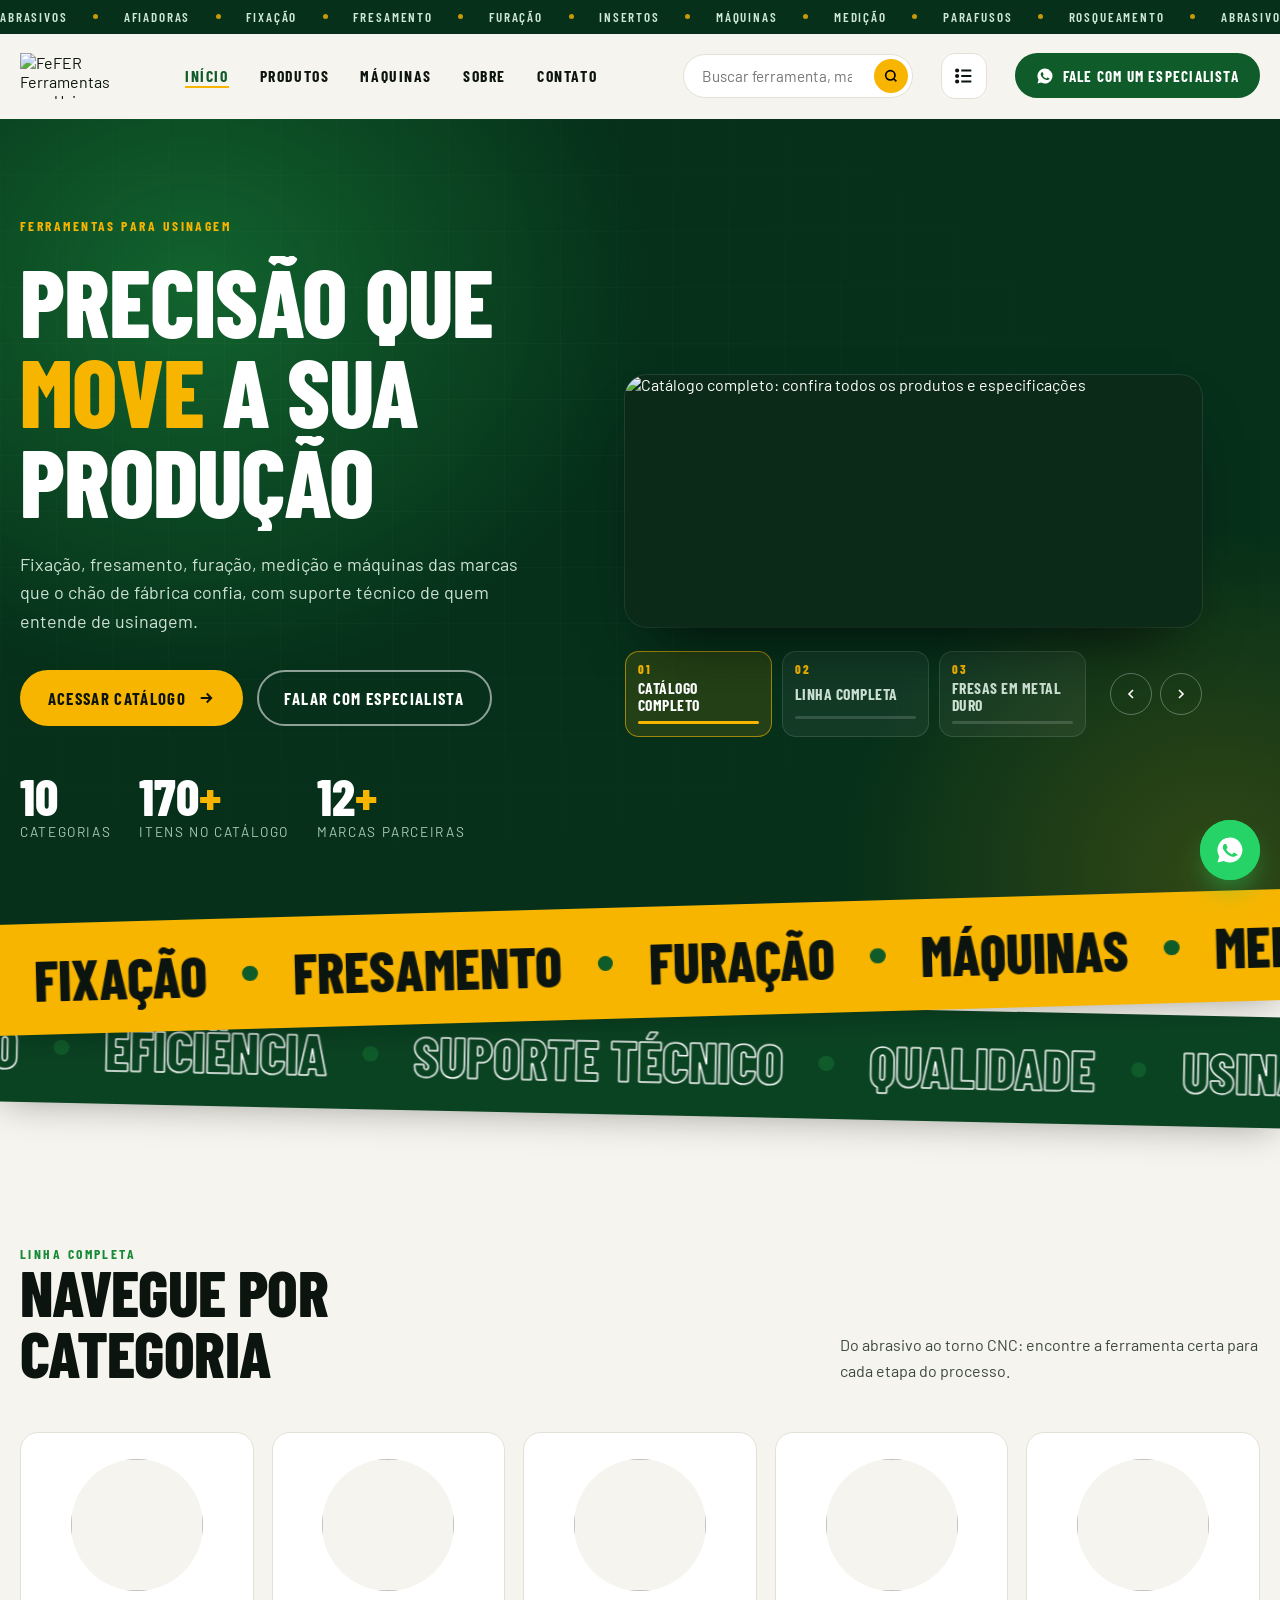
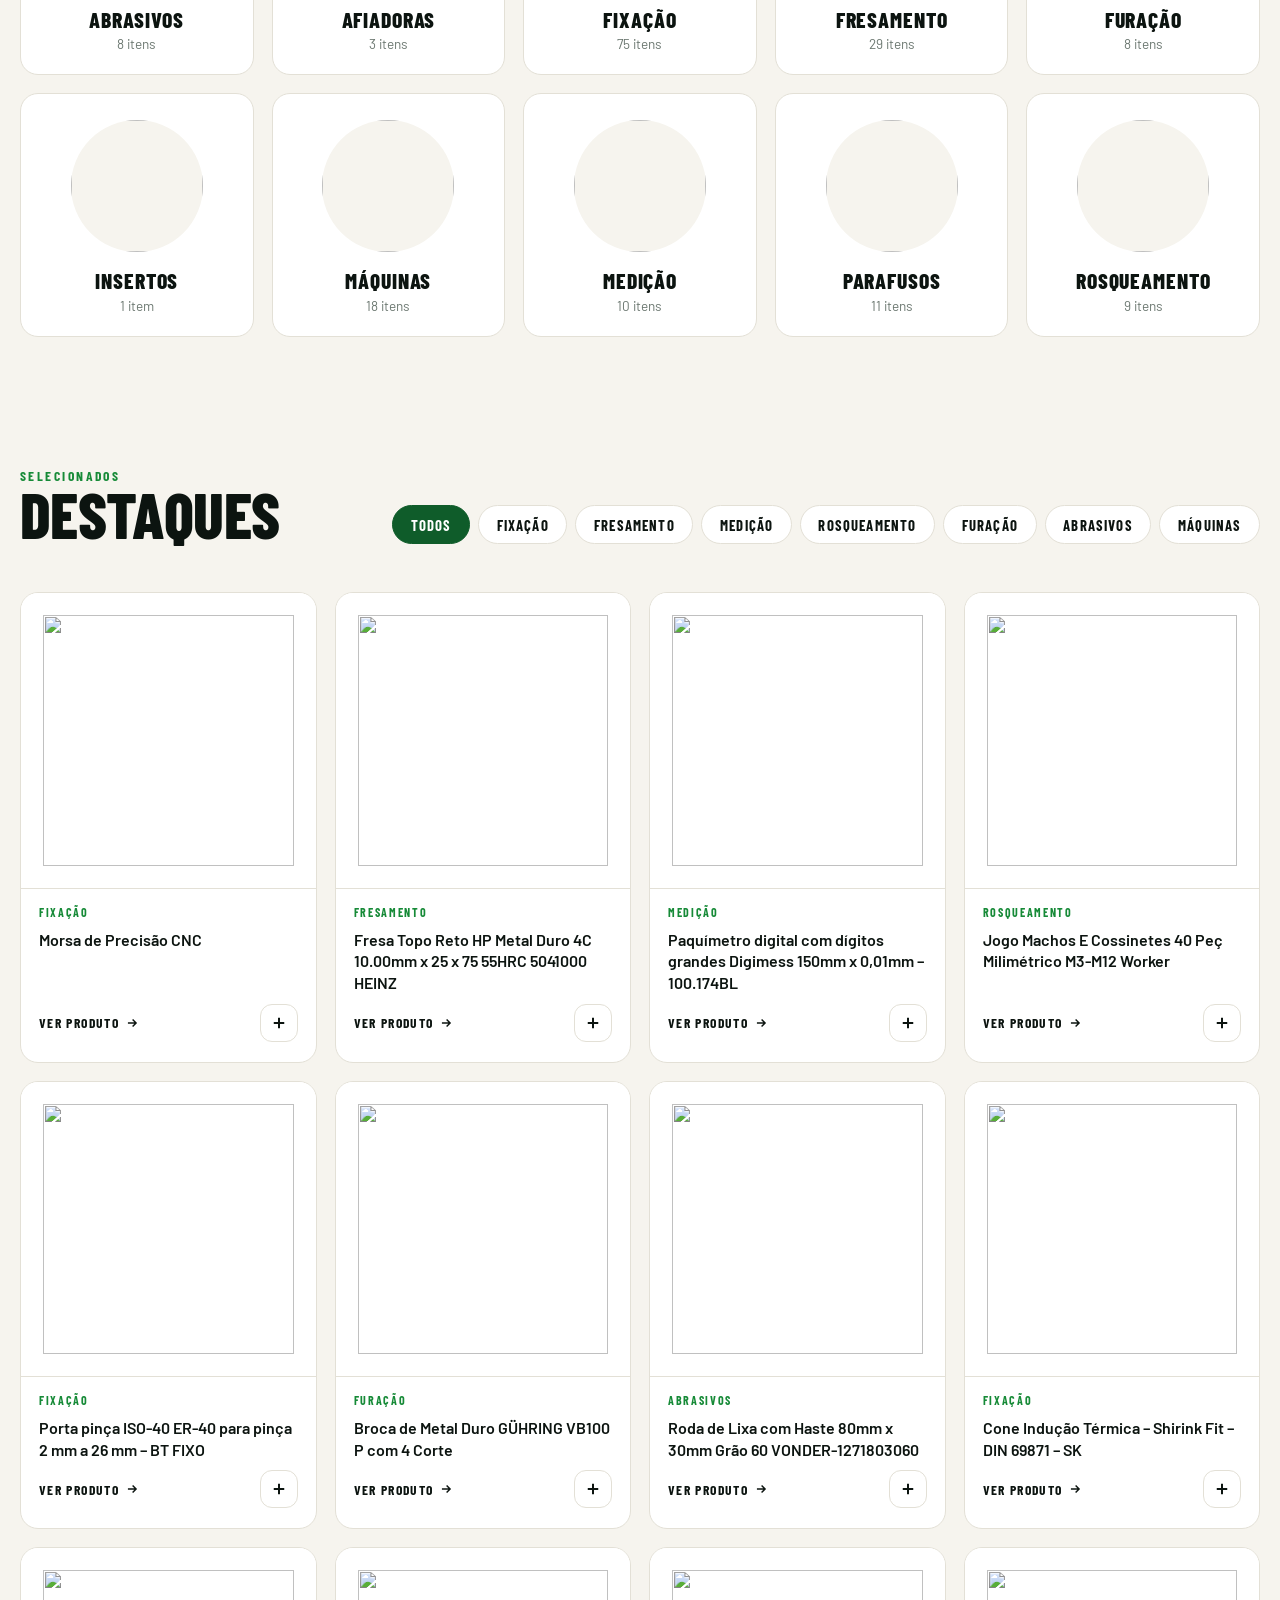
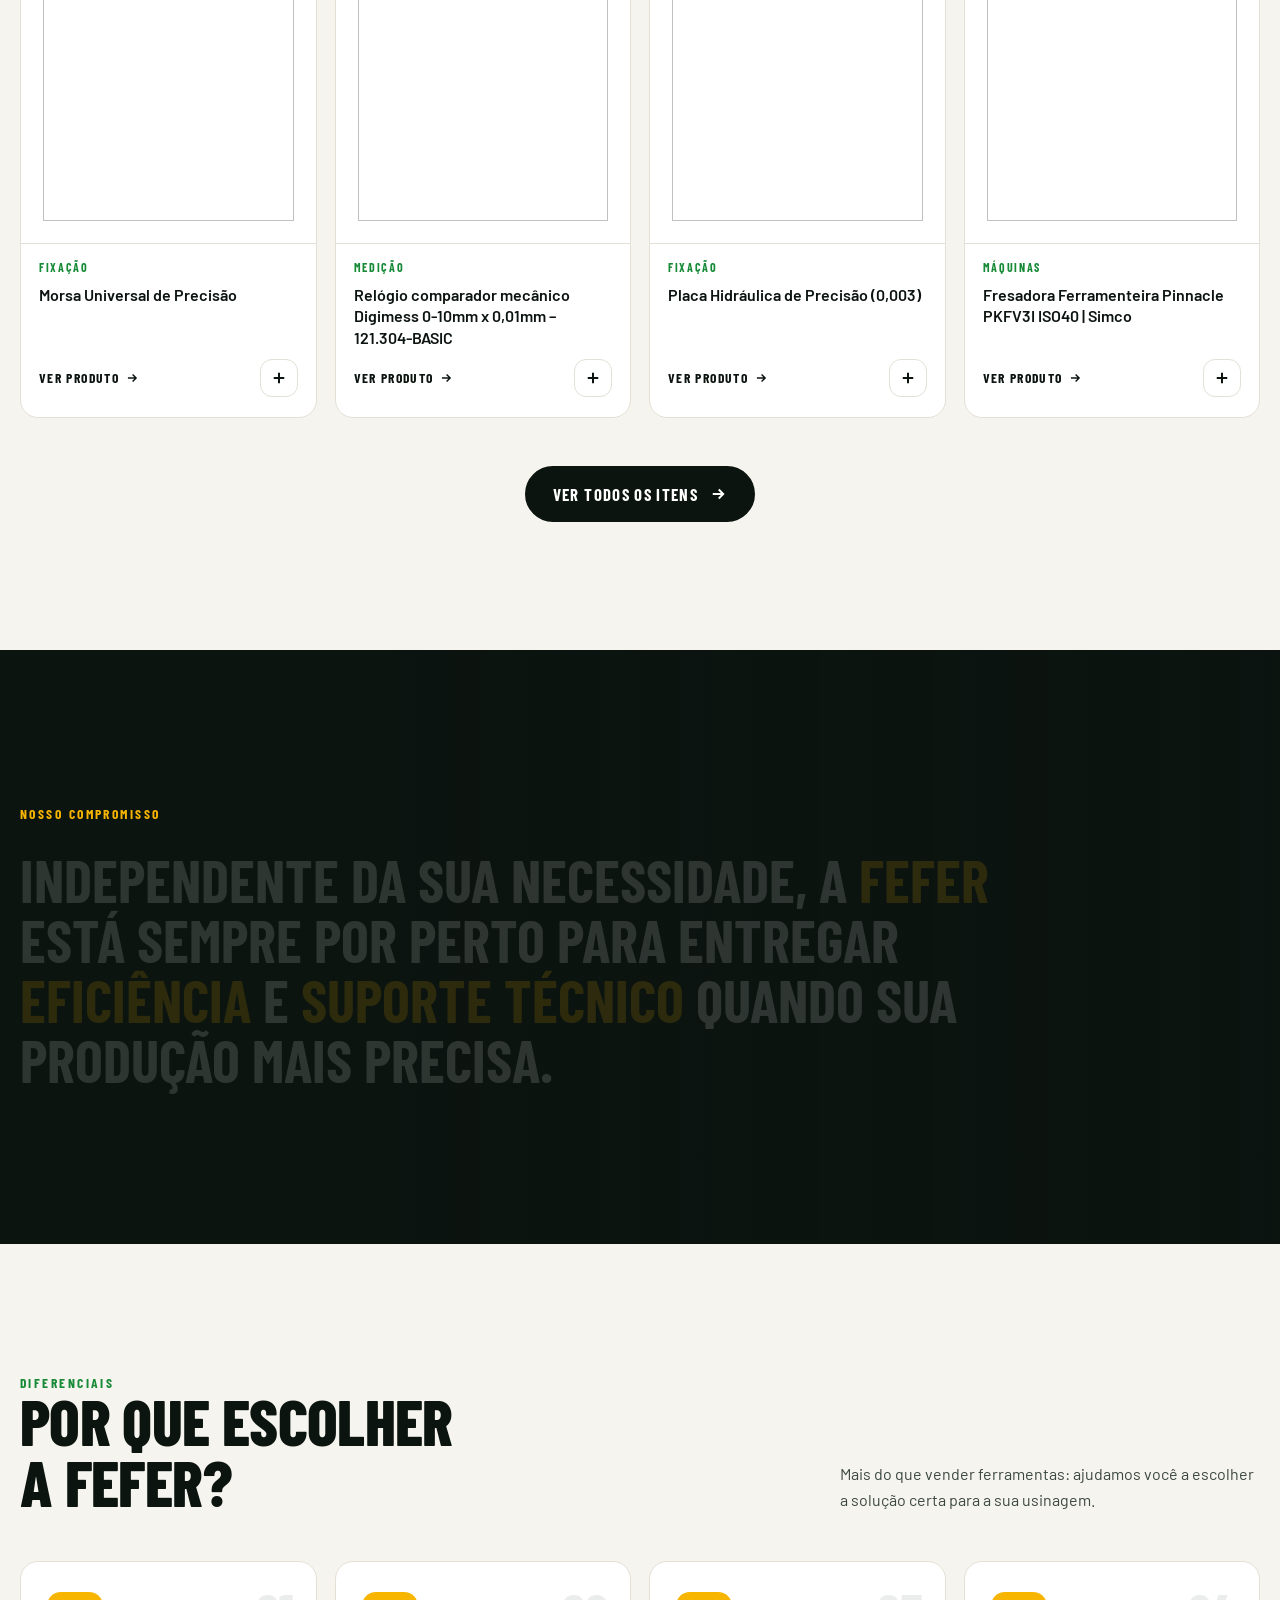
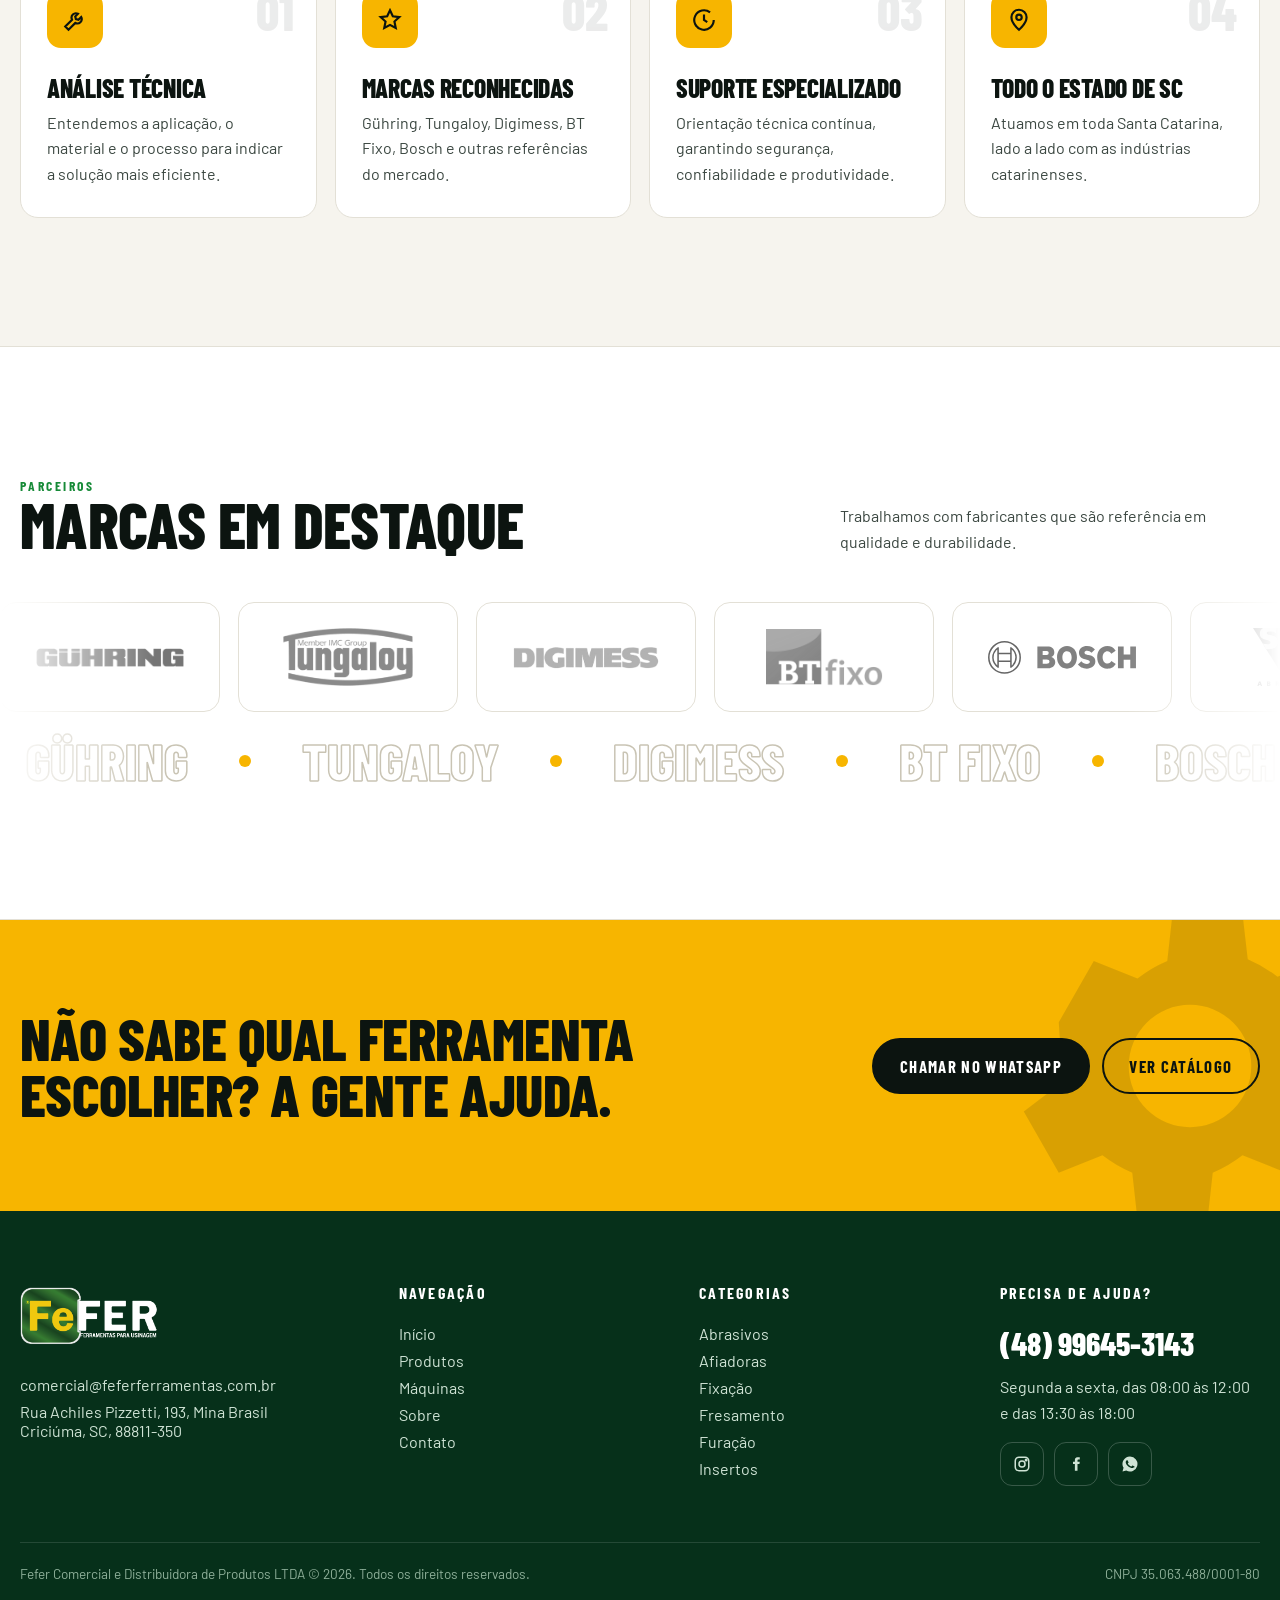
==== commit c3ac49ca: "Vitrine de destaques em pilha animada com abas e botão de WhatsApp no topo Co-Authored-By: Claude Op" ====
--- a/index.html
+++ b/index.html
@@ -34,13 +34,13 @@
         <div class="stat"><b><span data-count id="stBrands">12</span><em>+</em></b><span>Marcas parceiras</span></div>
       </div>
     </div>
-    <div data-reveal>
-      <div class="slider" id="slider" aria-roledescription="carrossel" aria-label="Destaques"></div>
-      <div class="slider-ui">
-        <div class="dots" id="dots" style="display:flex;gap:10px;flex:1"></div>
+    <div class="showcase" data-reveal>
+      <div class="deck" id="deck" role="region" aria-roledescription="carrossel" aria-label="Destaques da FeFER" tabindex="0"></div>
+      <div class="deck-ui">
+        <div class="deck-tabs" id="deckTabs" role="tablist" aria-label="Escolher destaque"></div>
         <div class="arrows">
-          <button class="arrow" data-fill id="prev" aria-label="Banner anterior"><svg viewBox="0 0 24 24" fill="none" stroke="currentColor" stroke-width="2.5"><path d="M15 6l-6 6 6 6"/></svg></button>
-          <button class="arrow" data-fill id="next" aria-label="Próximo banner"><svg viewBox="0 0 24 24" fill="none" stroke="currentColor" stroke-width="2.5"><path d="M9 6l6 6-6 6"/></svg></button>
+          <button class="arrow" data-fill id="prev" aria-label="Destaque anterior"><svg viewBox="0 0 24 24" fill="none" stroke="currentColor" stroke-width="2.5"><path d="M15 6l-6 6 6 6"/></svg></button>
+          <button class="arrow" data-fill id="next" aria-label="Próximo destaque"><svg viewBox="0 0 24 24" fill="none" stroke="currentColor" stroke-width="2.5"><path d="M9 6l6 6-6 6"/></svg></button>
         </div>
       </div>
     </div>
@@ -193,39 +193,85 @@
 const bandWords = [Object.values(F.CATS).filter(n => n !== 'Insertos').slice(0, 7), ['Precisão','Eficiência','Suporte técnico','Qualidade','Usinagem']];
 document.querySelectorAll('.band .row').forEach((r, i) => r.innerHTML = Array(6).fill(bandWords[i].map(t => `<span>${F.esc(t)}</span>`).join('')).join(''));
 
-/* ---------- Banners ---------- */
+/* ---------- Vitrine de destaques: cartões empilhados ----------
+   O destaque ativo fica na frente; os próximos aparecem atrás, como um baralho.
+   Ao trocar, o cartão da frente sai para o lado e volta para o fundo da pilha.
+   Funciona com clique nas abas, setas, teclado (← →) e arrastando no celular. */
 const B = H.banners || [];
-$('slider').innerHTML = B.map((b, i) => `<a class="slide${i ? '' : ' on'}" href="${F.esc(b.link)}" aria-label="${F.esc(b.alt)}"${i ? ' aria-hidden="true" tabindex="-1"' : ''}>
-  <img src="${F.esc(b.img)}" alt="${F.esc(b.alt)}" ${i ? 'loading="lazy"' : 'fetchpriority="high"'} decoding="async"></a>`).join('');
-$('dots').innerHTML = B.map((b, i) => `<button class="dot" aria-label="Banner ${i + 1}"><i></i></button>`).join('');
-const slides = [...document.querySelectorAll('.slide')], dots = [...document.querySelectorAll('.dot')];
-let cur = 0, timer, prog, paused = false;
+const deck = $('deck'), tabsBox = $('deckTabs');
+deck.innerHTML = B.map((b, i) => `<a class="deck-card" href="${F.esc(b.link)}" aria-label="${F.esc(b.alt)}" draggable="false">
+  <img src="${F.esc(b.img)}" alt="${F.esc(b.alt)}" ${i ? 'loading="lazy"' : 'fetchpriority="high"'} decoding="async" draggable="false">
+  <span class="deck-shine" aria-hidden="true"></span></a>`).join('');
+tabsBox.innerHTML = B.map((b, i) => `<button class="deck-tab" role="tab" aria-selected="${i === 0}" type="button">
+  <span class="deck-num">0${i + 1}</span><span class="deck-lbl">${F.esc(b.titulo || 'Destaque ' + (i + 1))}</span><i class="deck-bar"><b></b></i></button>`).join('');
+const cards = [...deck.children], tabs = [...tabsBox.children], N = cards.length;
+let cur = 0, timer, prog, paused = false, busy = false;
 const DUR = 6;
-function go(n) {
-  if (!slides.length) return;
-  const prev = slides[cur]; cur = (n + slides.length) % slides.length; const next = slides[cur];
-  if (prev !== next) {
-    if (M && !reduce) {
-      M.animate(prev, { opacity:[1,0] }, { duration:.7, ease });
-      M.animate(next, { opacity:[0,1] }, { duration:.7, ease });
-      M.animate(next.querySelector('img'), { scale:[1.06,1] }, { duration:1.2, ease });
-    }
-    prev.classList.remove('on'); prev.setAttribute('aria-hidden', 'true'); prev.tabIndex = -1;
-    next.classList.add('on'); next.removeAttribute('aria-hidden'); next.removeAttribute('tabindex');
-  }
-  dots.forEach((d, i) => { d.firstElementChild.style.transform = `scaleX(${i < cur ? 1 : 0})`; d.setAttribute('aria-current', i === cur); });
+/* posição de cada cartão conforme a distância até o ativo (0 = frente) */
+const pose = k => k === 0
+  ? { x:0, y:0, scale:1, rotate:0, opacity:1, filter:'brightness(1)' }
+  : { x: k * 40, y: -k * 38, scale: 1 - k * .05, rotate: k * 2, opacity: k > 2 ? 0 : 1 - k * .18, filter:`brightness(${1 - k * .28})` };
+function layout(animate) {
+  cards.forEach((c, i) => {
+    const k = (i - cur + N) % N;
+    c.style.zIndex = 10 - k;
+    c.toggleAttribute('inert', k !== 0);
+    c.setAttribute('aria-hidden', k !== 0);
+    if (M && !reduce) M.animate(c, pose(k), animate ? { type:'spring', stiffness:260, damping:28 } : { duration:0 });
+    else c.style.opacity = k ? 0 : 1;
+  });
+}
+function go(n, dir = 1) {
+  if (!N || busy) return;
+  n = (n + N) % N;
+  const prev = cards[cur], changed = n !== cur;
+  cur = n;
+  if (changed && M && !reduce) {
+    /* o cartão que sai voa para o lado e depois assume seu lugar na pilha */
+    busy = true;
+    prev.style.zIndex = 20;
+    M.animate(prev, { x: dir > 0 ? -140 : 140, y: 30, rotate: dir > 0 ? -7 : 7, opacity: 0 }, { duration:.32, ease:[.4, 0, 1, 1] })
+      .then(() => { layout(true); busy = false; });
+    M.animate(cards[cur].querySelector('img'), { scale:[1.06, 1] }, { duration:1.1, ease });
+  } else layout(changed);
+  tabs.forEach((t, i) => { t.setAttribute('aria-selected', i === cur); t.querySelector('b').style.transform = `scaleX(${i < cur ? 1 : 0})`; });
   prog && prog.stop && prog.stop();
-  const bar = dots[cur].firstElementChild;
-  if (M && !reduce) prog = M.animate(bar, { scaleX:[0,1] }, { duration:DUR, ease:'linear' });
+  const bar = tabs[cur].querySelector('b');
+  if (M && !reduce) { prog = M.animate(bar, { scaleX:[0, 1] }, { duration:DUR, ease:'linear' }); if (paused) prog.pause(); }
   else bar.style.transform = 'scaleX(1)';
   clearTimeout(timer); if (!paused) timer = setTimeout(() => go(cur + 1), DUR * 1000);
 }
-dots.forEach((d, i) => d.addEventListener('click', () => go(i)));
-$('prev').addEventListener('click', () => go(cur - 1));
-$('next').addEventListener('click', () => go(cur + 1));
-/* pausa quando o mouse está em cima, para o visitante conseguir ler */
-$('slider').addEventListener('pointerenter', () => { paused = true; clearTimeout(timer); prog && prog.pause && prog.pause(); });
-$('slider').addEventListener('pointerleave', () => { paused = false; prog && prog.play && prog.play(); go(cur); });
+tabs.forEach((t, i) => t.addEventListener('click', () => go(i, i >= cur ? 1 : -1)));
+$('prev').addEventListener('click', () => go(cur - 1, -1));
+$('next').addEventListener('click', () => go(cur + 1, 1));
+deck.addEventListener('keydown', e => { if (e.key === 'ArrowRight') go(cur + 1, 1); if (e.key === 'ArrowLeft') go(cur - 1, -1); });
+
+/* pausa com o mouse em cima, para dar tempo de ler; inclinação leve acompanhando o cursor */
+const showcase = document.querySelector('.showcase');
+showcase.addEventListener('pointerenter', e => { if (e.pointerType === 'touch') return; paused = true; clearTimeout(timer); prog && prog.pause && prog.pause(); });
+showcase.addEventListener('pointerleave', e => {
+  if (e.pointerType === 'touch') return;
+  paused = false; prog && prog.play && prog.play();
+  const left = prog && prog.duration ? (1 - (prog.time / prog.duration)) * DUR : DUR;
+  clearTimeout(timer); timer = setTimeout(() => go(cur + 1), Math.max(.4, left) * 1000);
+  deck.style.setProperty('--rx', '0deg'); deck.style.setProperty('--ry', '0deg');
+});
+if (!reduce && matchMedia('(hover:hover)').matches) deck.addEventListener('pointermove', e => {
+  const r = deck.getBoundingClientRect(), x = (e.clientX - r.left) / r.width - .5, y = (e.clientY - r.top) / r.height - .5;
+  deck.style.setProperty('--rx', (y * -5) + 'deg'); deck.style.setProperty('--ry', (x * 7) + 'deg');
+  deck.style.setProperty('--sx', (x * 100 + 50) + '%'); deck.style.setProperty('--sy', (y * 100 + 50) + '%');
+});
+
+/* arrastar para os lados no celular */
+let sx = null, sy = 0, moved = false;
+deck.addEventListener('pointerdown', e => { sx = e.clientX; sy = e.clientY; moved = false; });
+deck.addEventListener('pointerup', e => {
+  if (sx === null) return;
+  const dx = e.clientX - sx, dy = e.clientY - sy; sx = null;
+  if (Math.abs(dx) > 45 && Math.abs(dx) > Math.abs(dy)) { moved = true; go(cur + (dx < 0 ? 1 : -1), dx < 0 ? 1 : -1); }
+});
+deck.addEventListener('click', e => { if (moved) { e.preventDefault(); moved = false; } }, true);
+layout(false);
 go(0);
 
 /* ---------- Rolagem: parallax, faixas com velocidade, compromisso ---------- */
--- a/assets/style.css
+++ b/assets/style.css
@@ -131,6 +131,7 @@
 /* ============ VELOCITY BAND ============ */
 .band{background:var(--yellow);color:var(--ink);overflow:hidden;padding:22px 0;transform:rotate(-1.6deg);margin:0 -20px;position:relative;z-index:3;box-shadow:0 20px 40px -24px rgba(0,0,0,.4)}
 .band.alt{background:var(--green-800);color:#fff;transform:rotate(1.2deg);margin-top:-14px;z-index:2}
+.hero + .band{margin-top:-48px}
 .band .row{display:flex;white-space:nowrap;will-change:transform}
 .band .row span{font-family:var(--display);font-weight:800;font-size:clamp(2rem,4.4vw,3.6rem);text-transform:uppercase;padding-right:2.2rem;display:inline-flex;align-items:center;gap:2.2rem}
 .band .row span::after{content:"";width:.28em;height:.28em;border-radius:50%;background:var(--green-700)}
--- a/assets/pages.css
+++ b/assets/pages.css
@@ -283,3 +283,42 @@
   .map-card{left:10px;right:10px;bottom:10px}
   .quote-btn{width:44px;height:44px}
 }
+
+/* =====================================================================
+   VITRINE DE DESTAQUES (cartões empilhados)
+   ===================================================================== */
+.showcase{position:relative}
+.deck{position:relative;aspect-ratio:1920/839;margin:58px 58px 0 0;transform:perspective(1400px) rotateX(var(--rx,0deg)) rotateY(var(--ry,0deg));transition:transform .5s var(--ease-out);touch-action:pan-y;outline:none;-webkit-user-select:none;user-select:none}
+.deck:focus-visible{outline:3px solid var(--yellow);outline-offset:10px;border-radius:24px}
+.deck-card{position:absolute;inset:0;border-radius:22px;overflow:hidden;background:#0b2a17;box-shadow:0 34px 60px -30px rgba(0,0,0,.75),0 0 0 1px rgba(255,255,255,.1);transform-origin:50% 100%;-webkit-user-drag:none;will-change:transform}
+.deck-card img{width:100%;height:100%;object-fit:cover;display:block;pointer-events:none}
+.deck-shine{position:absolute;inset:0;pointer-events:none;opacity:0;transition:opacity .4s;background:radial-gradient(520px circle at var(--sx,50%) var(--sy,50%),rgba(255,255,255,.16),transparent 45%)}
+.deck:hover .deck-card:not([inert]) .deck-shine{opacity:1}
+.deck-ui{display:flex;align-items:center;gap:14px;margin:24px 58px 0 0}
+.deck-tabs{flex:1;display:grid;grid-auto-flow:column;grid-auto-columns:minmax(0,1fr);gap:10px}
+.deck-tab{font:inherit;text-align:left;cursor:pointer;display:grid;gap:3px;padding:10px 12px 12px;border-radius:14px;background:rgba(255,255,255,.05);border:1px solid rgba(255,255,255,.12);color:#cfe3d5;transition:background .3s,border-color .3s,color .3s,transform .3s var(--ease-out)}
+.deck-tab:hover{background:rgba(255,255,255,.1);transform:translateY(-2px)}
+.deck-tab:focus-visible{outline:3px solid var(--yellow);outline-offset:2px}
+.deck-tab[aria-selected="true"]{background:rgba(247,181,0,.12);border-color:rgba(247,181,0,.6);color:#fff}
+.deck-num{font-family:var(--display);font-weight:800;font-size:.78rem;letter-spacing:.16em;color:var(--yellow)}
+.deck-lbl{font-family:var(--display);font-weight:700;text-transform:uppercase;letter-spacing:.03em;font-size:.98rem;line-height:1.1}
+.deck-bar{display:block;height:3px;border-radius:3px;background:rgba(255,255,255,.15);overflow:hidden;margin-top:5px}
+.deck-bar b{display:block;height:100%;background:var(--yellow);transform:scaleX(0);transform-origin:left}
+
+/* botão do topo: WhatsApp */
+.header-cta{gap:.55rem;white-space:nowrap}
+.header-cta .wa-ico{width:18px;height:18px;flex:none}
+.btn:hover .wa-ico{transform:none}
+@media (max-width:1320px){ .header .search{max-width:230px} }
+
+@media (max-width:1080px){
+  .deck{margin:44px 40px 0 0}
+  .deck-ui{margin-right:0}
+}
+@media (max-width:640px){
+  .deck{margin:34px 28px 0 0}
+  .deck-card{border-radius:16px}
+  .deck-tab{padding:8px 9px 10px;border-radius:12px}
+  .deck-lbl{font-size:.82rem}
+  .deck-ui .arrows{display:none}
+}
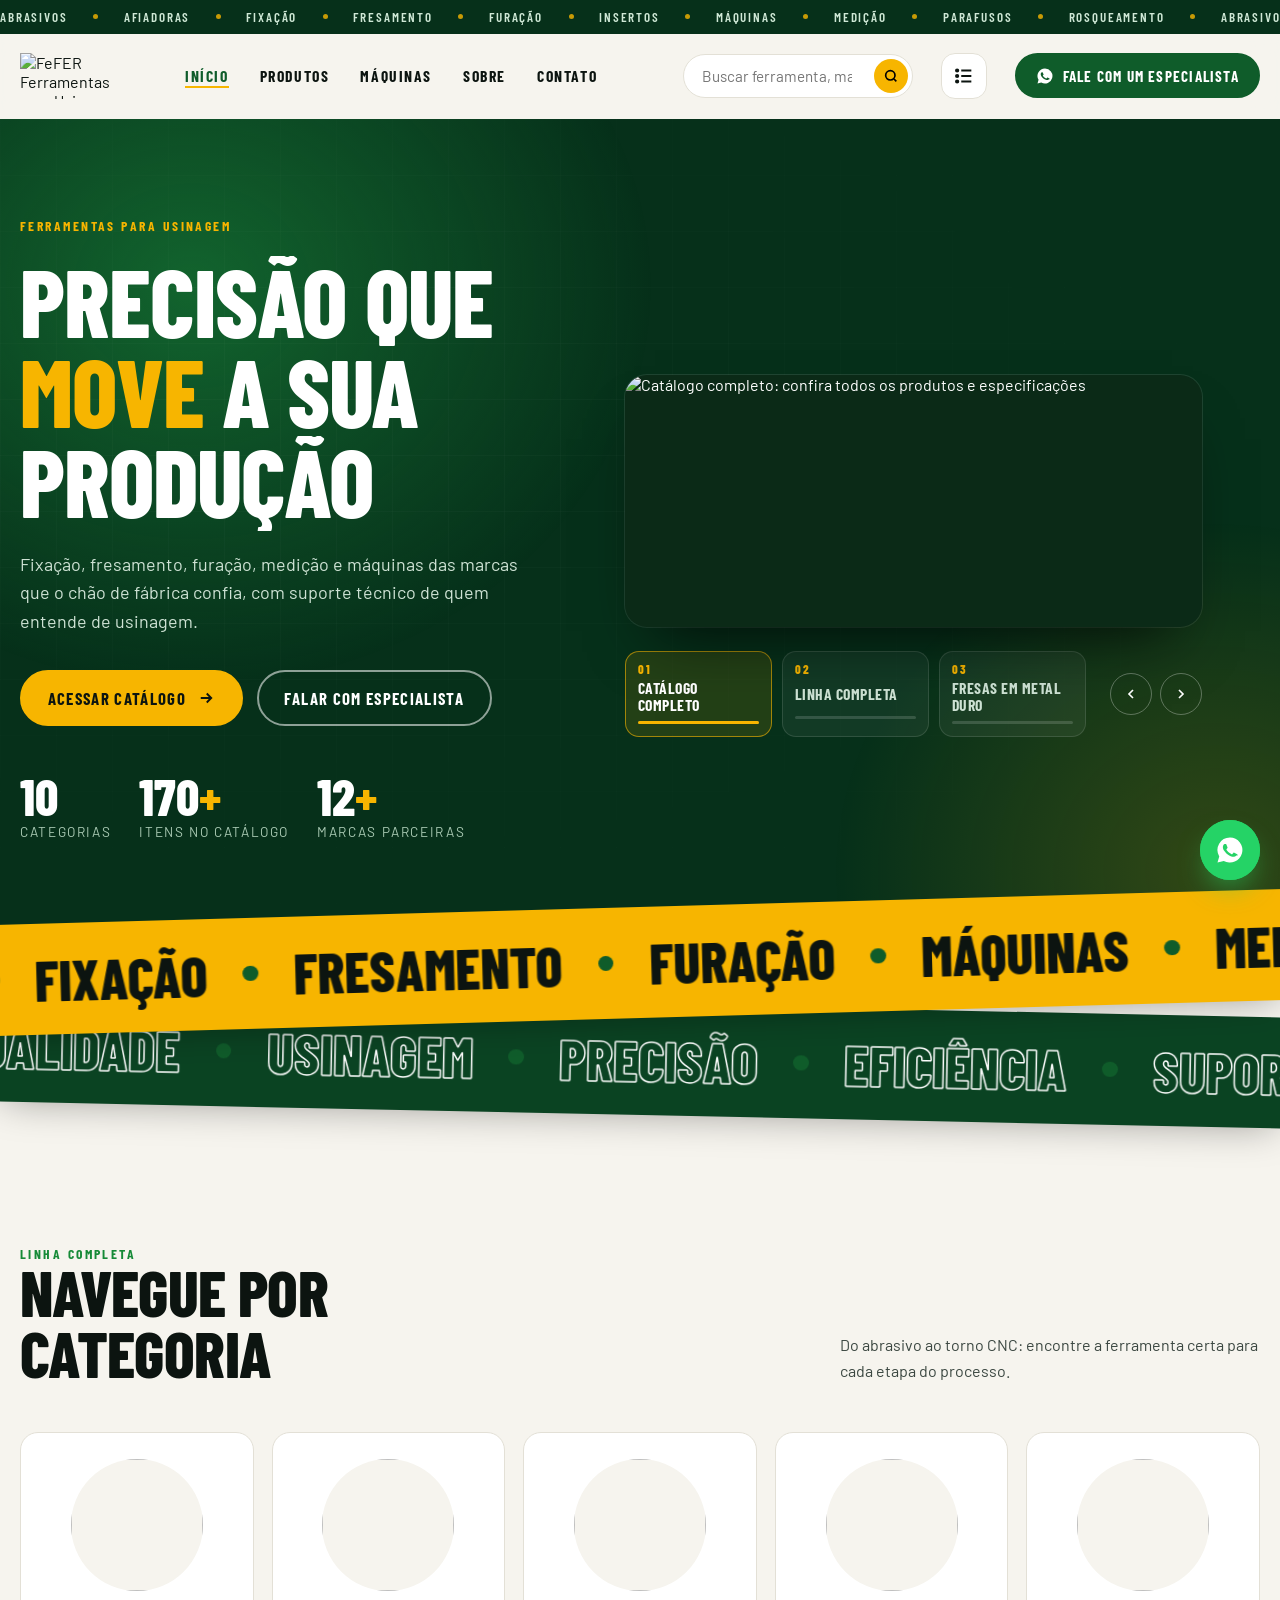
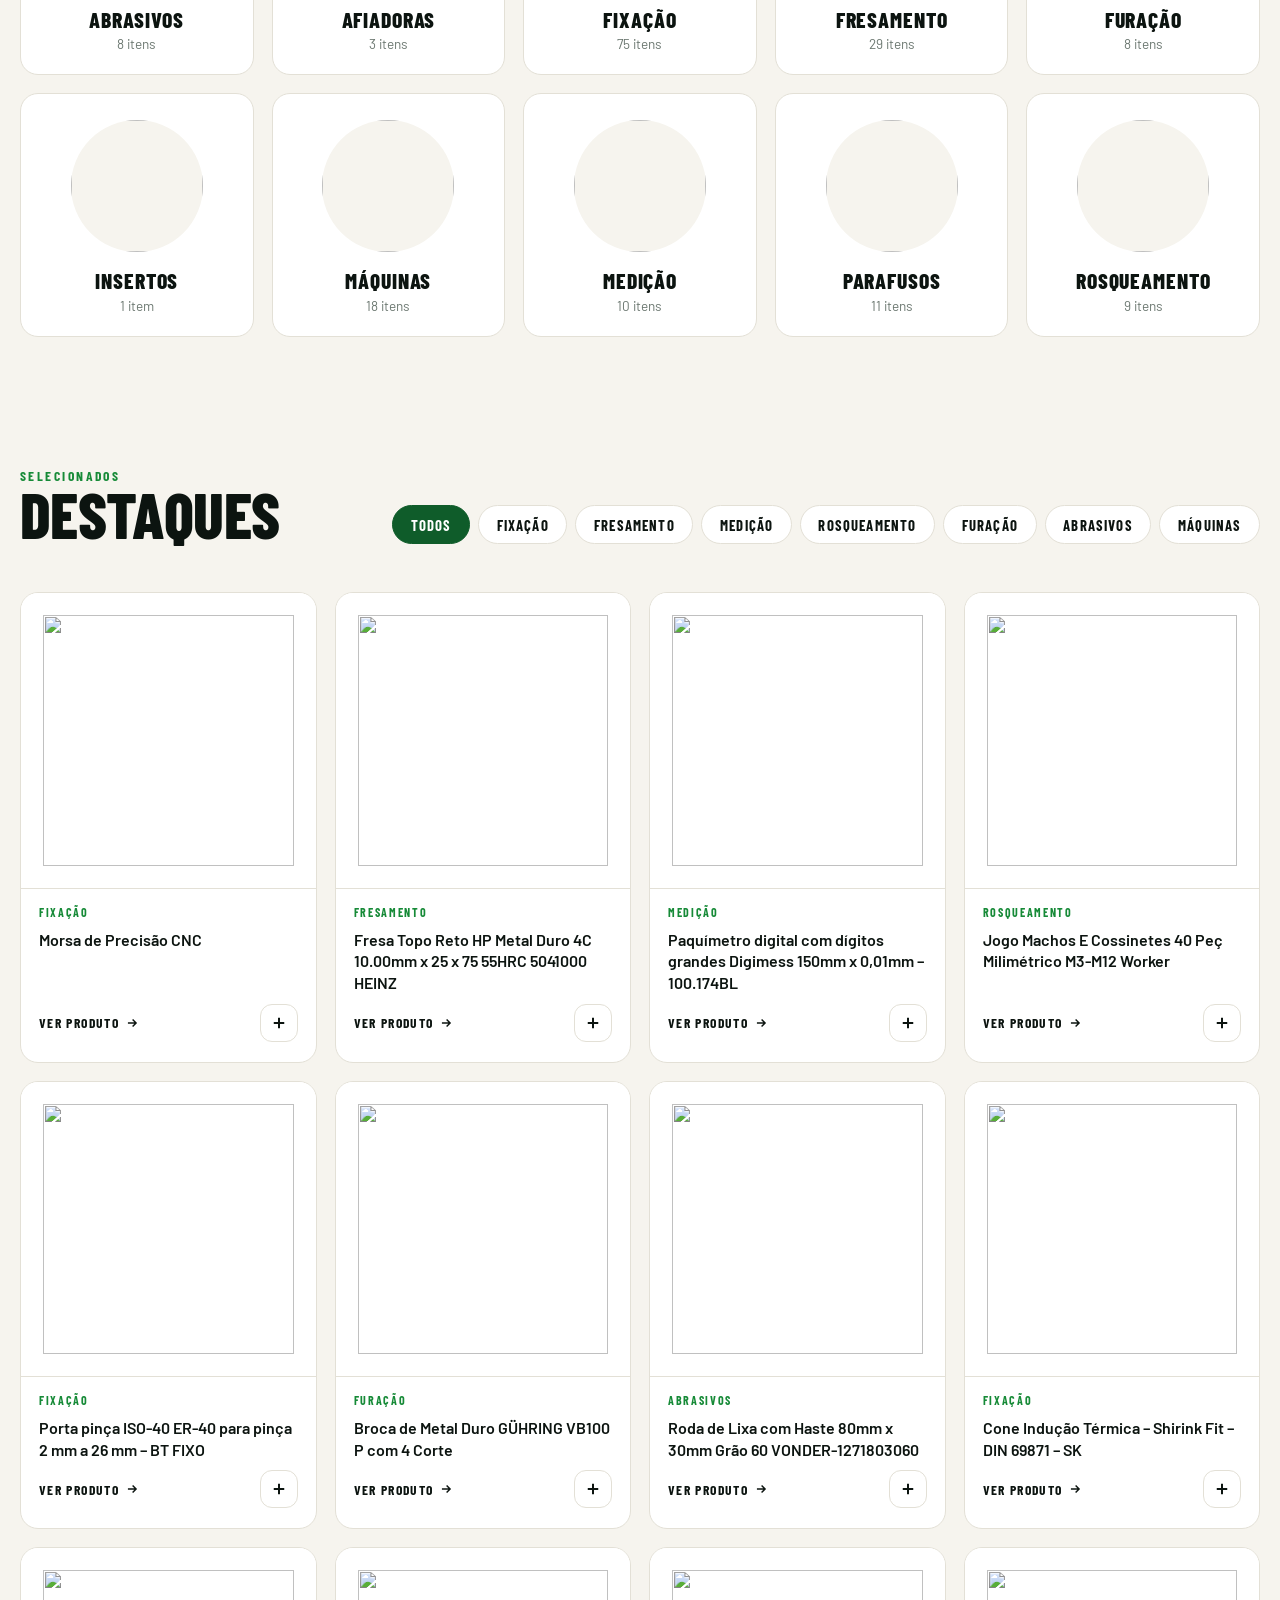
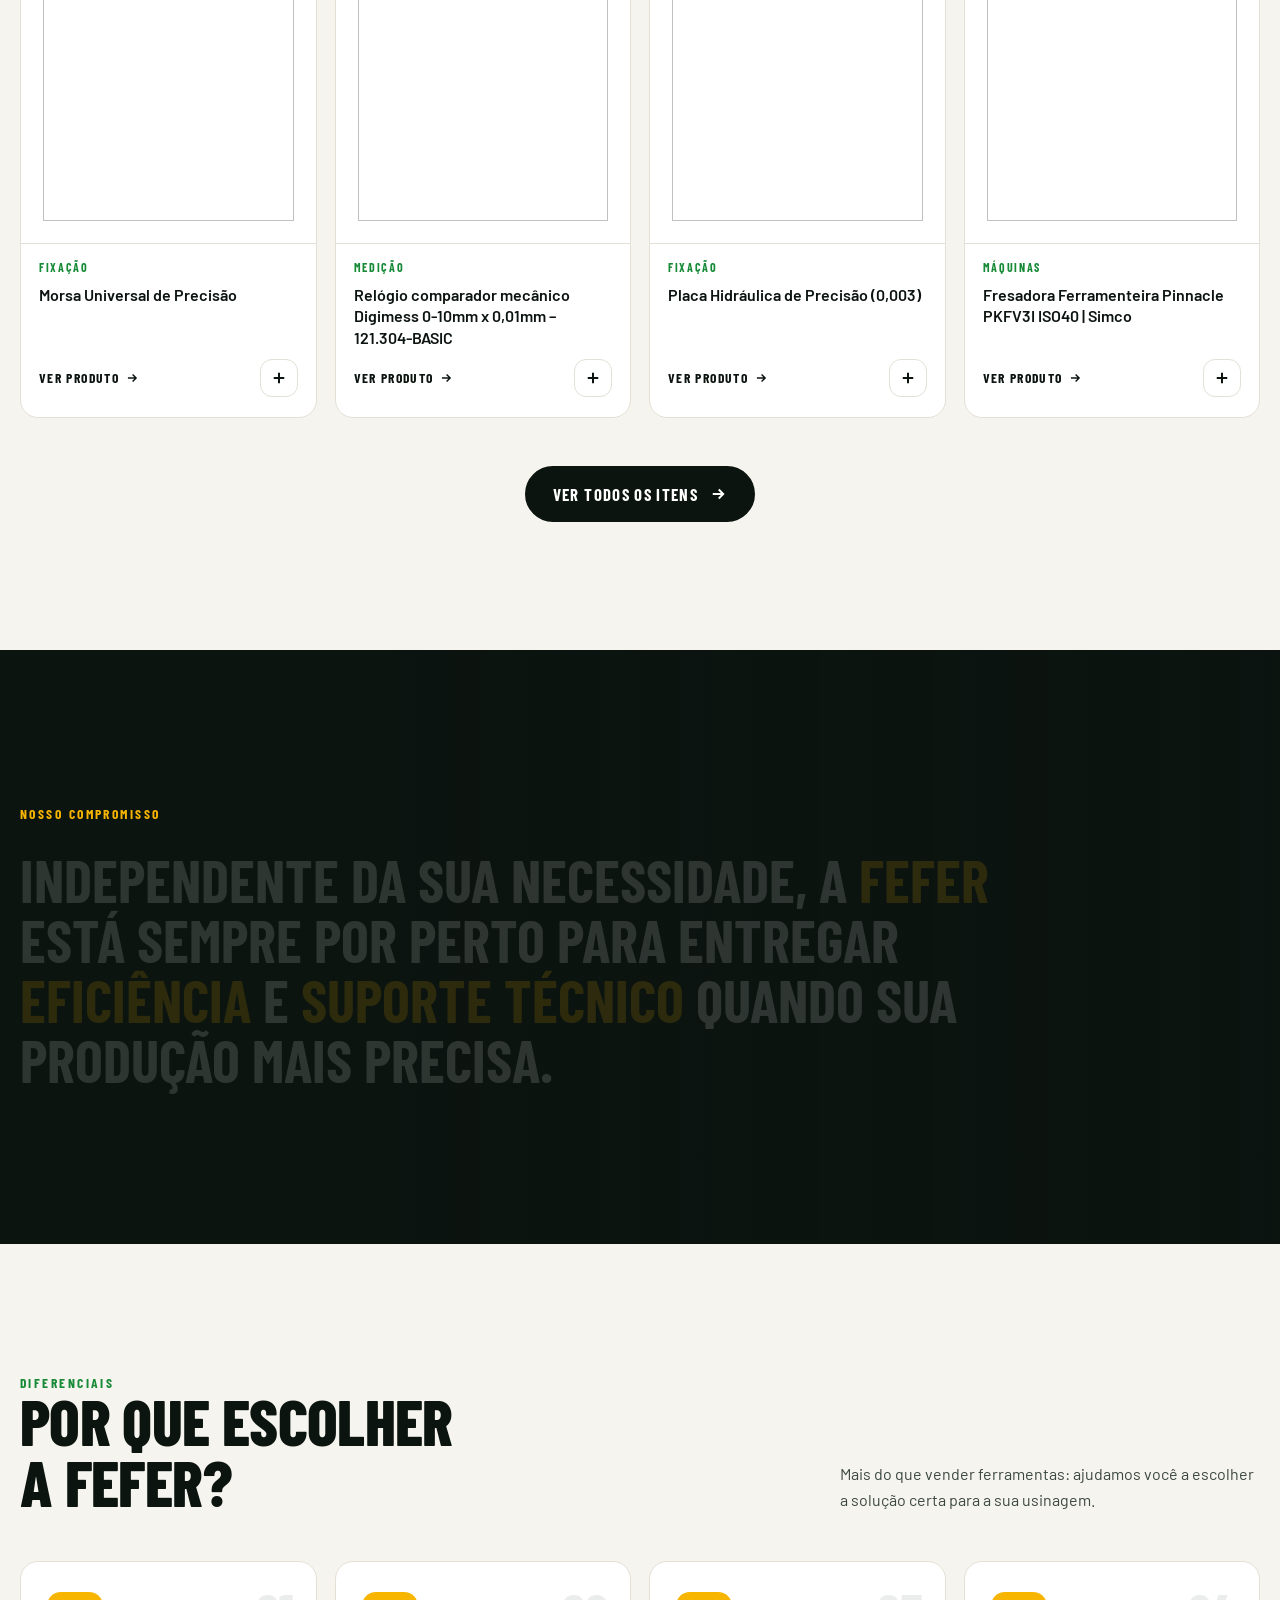
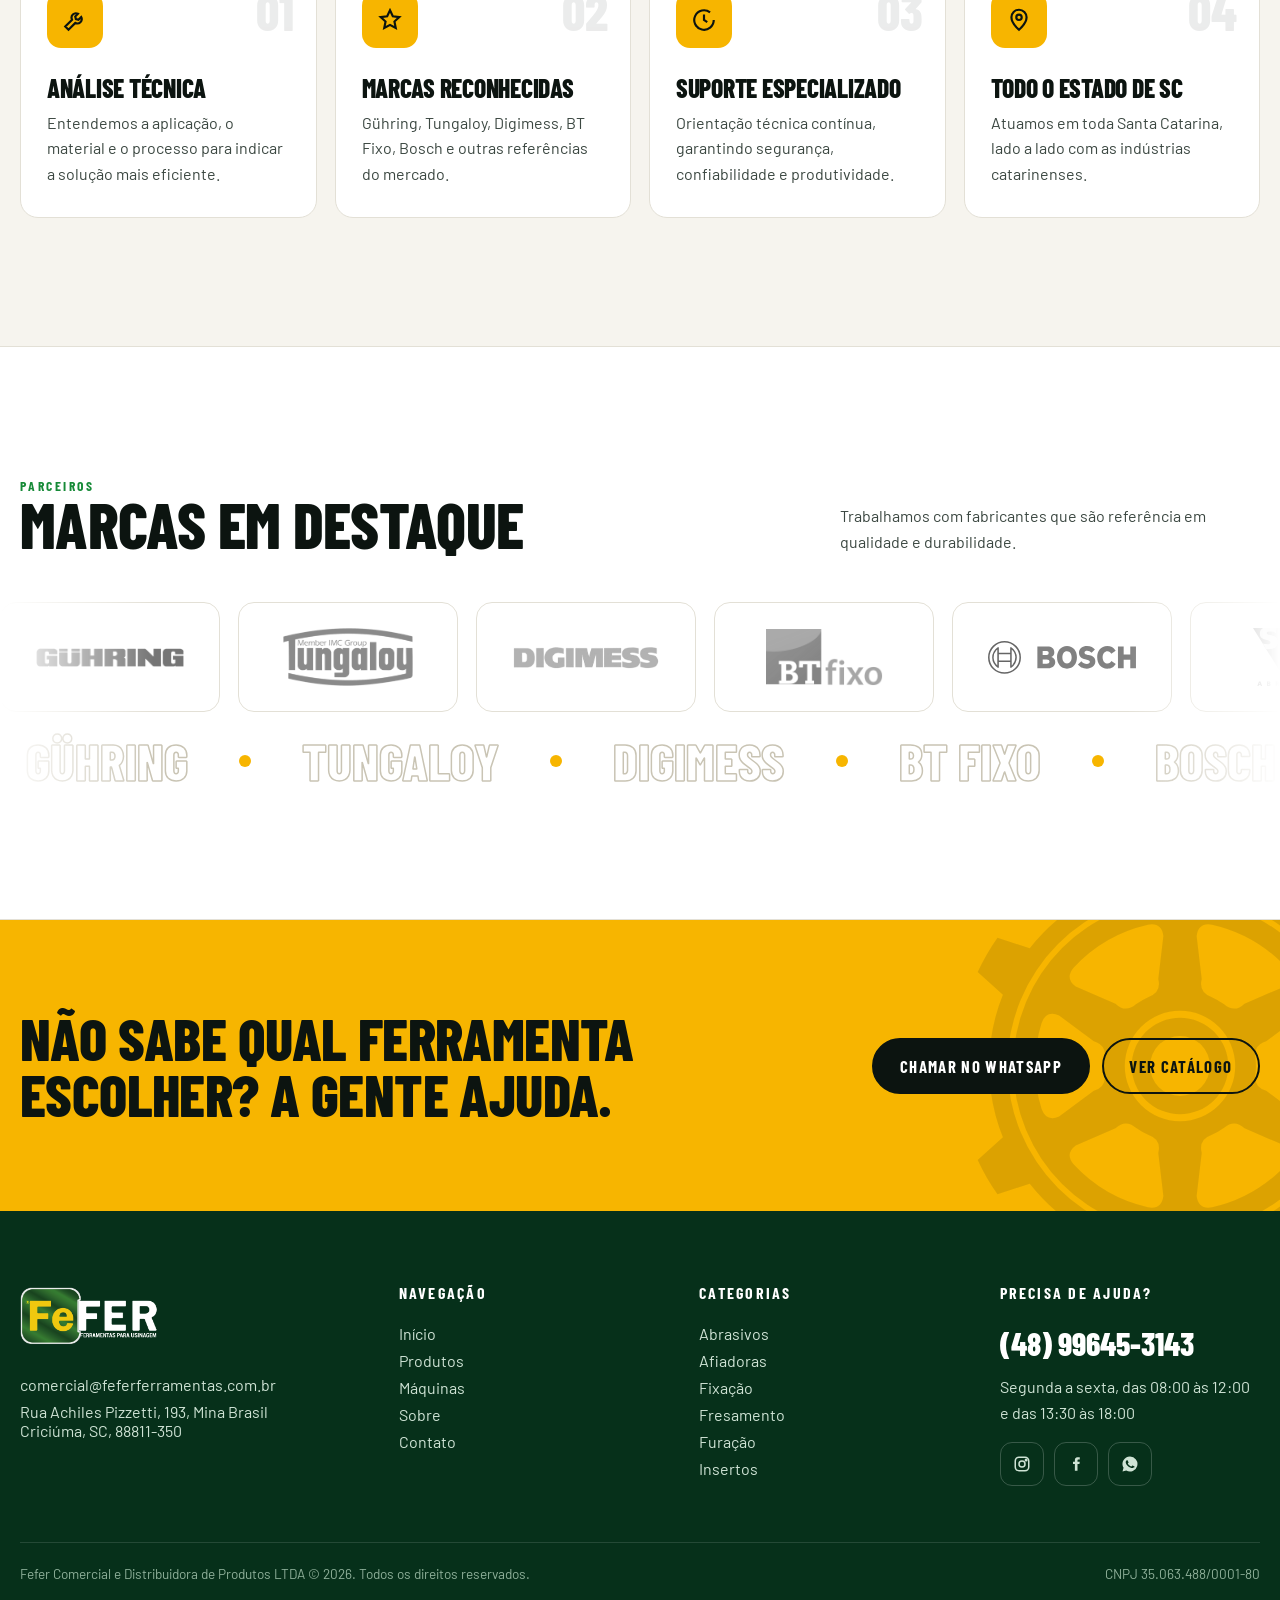
==== commit e2bb7f9f: "Engrenagem da faixa amarela redesenhada, girando bem devagar Co-Authored-By: Claude Opus 5.5 <norepl" ====
--- a/index.html
+++ b/index.html
@@ -293,7 +293,6 @@
   stBg.style.transform = `translate3d(0,${(sr.top - vh / 2) * -.18}px,0)`;
   const lit = Math.min(1, Math.max(0, (vh * .85 - sr.top) / (sr.height * .9))) * words.length * 1.15;
   words.forEach((w, i) => w.style.opacity = i < lit ? 1 : .14);
-  const g = document.querySelector('.cta .gear'); if (g) g.style.rotate = (y * .15) + 'deg';
   requestAnimationFrame(frame);
 }
 if (!reduce) requestAnimationFrame(frame); else words.forEach(w => w.style.opacity = 1);
--- a/assets/style.css
+++ b/assets/style.css
@@ -11,8 +11,8 @@
   --body:"Barlow",system-ui,sans-serif;
 }
 *{box-sizing:border-box;margin:0;padding:0}
-html{scroll-behavior:smooth}
-body{font-family:var(--body);color:var(--ink);background:var(--paper);-webkit-font-smoothing:antialiased;overflow-x:hidden}
+html{scroll-behavior:smooth;overflow-x:clip}
+body{font-family:var(--body);color:var(--ink);background:var(--paper);-webkit-font-smoothing:antialiased;overflow-x:hidden;overflow-x:clip;max-width:100%}
 img{display:block;max-width:100%}
 a{color:inherit;text-decoration:none}
 .wrap{width:min(1240px,100% - 32px);margin-inline:auto}
@@ -36,7 +36,7 @@
   -webkit-tap-highlight-color:transparent;
 }
 .btn .fill{position:absolute;inset:-2px;z-index:-1;background:var(--fill);transform:translate3d(-101%,0,0);pointer-events:none}
-.btn:hover,.btn:focus-visible,.btn.is-filled{color:var(--fg-hover)}
+.btn.is-filled{color:var(--fg-hover)}
 .btn:active{transform:scale(.97)}
 .btn:focus-visible{outline:3px solid var(--yellow);outline-offset:3px}
 .btn svg{width:18px;height:18px;transition:transform .45s var(--ease-out)}
@@ -110,7 +110,8 @@
 .arrows{display:flex;gap:8px;margin-left:10px}
 .arrow{width:42px;height:42px;border-radius:50%;border:1.5px solid rgba(255,255,255,.3);background:transparent;color:#fff;display:grid;place-items:center;cursor:pointer;position:relative;overflow:hidden;isolation:isolate}
 .arrow .fill{position:absolute;inset:0;background:var(--yellow);z-index:-1;transform:translate3d(-101%,0,0)}
-.arrow:hover{color:var(--ink);border-color:var(--yellow)}
+.arrow:hover{border-color:var(--yellow)}
+.arrow.is-filled{color:var(--ink)}
 .arrow svg{width:16px;height:16px}
 
 /* ============ CATEGORIAS ============ */
@@ -142,7 +143,8 @@
 .chips{display:flex;gap:8px;flex-wrap:wrap}
 .chip{position:relative;overflow:hidden;isolation:isolate;padding:.6rem 1.1rem;border-radius:999px;border:1.5px solid var(--line);background:#fff;font-family:var(--display);font-weight:700;letter-spacing:.08em;text-transform:uppercase;font-size:.92rem;cursor:pointer;color:var(--ink);transition:color .4s,border-color .4s}
 .chip .fill{position:absolute;inset:-2px;background:var(--ink);z-index:-1;transform:translate3d(-101%,0,0)}
-.chip:hover{color:#fff;border-color:var(--ink)}
+.chip:hover{color:var(--green-700);border-color:var(--green-600)}
+.chip[aria-pressed="true"]:hover{color:#fff;border-color:var(--green-700)}
 .chip[aria-pressed="true"]{background:var(--green-700);border-color:var(--green-700);color:#fff}
 .products{display:grid;grid-template-columns:repeat(4,1fr);gap:18px}
 .prod{position:relative;background:#fff;border-radius:var(--radius);border:1px solid var(--line);overflow:hidden;display:flex;flex-direction:column;transform-style:preserve-3d;transition:box-shadow .5s var(--ease-out),border-color .4s}
@@ -204,7 +206,9 @@
 .cta{background:var(--yellow);color:var(--ink);position:relative;overflow:hidden}
 .cta .wrap{display:flex;align-items:center;justify-content:space-between;gap:32px;flex-wrap:wrap;padding:clamp(56px,7vw,90px) 0;position:relative;z-index:1}
 .cta h2{font-size:clamp(2.2rem,4.6vw,3.8rem);max-width:720px}
-.cta .gear{position:absolute;right:-120px;top:50%;width:420px;height:420px;translate:0 -50%;opacity:.12;color:var(--ink)}
+.cta .gear{position:absolute;right:-130px;top:50%;width:460px;height:460px;margin-top:-230px;opacity:.11;color:var(--ink);animation:cta-gear 120s linear infinite;pointer-events:none}
+@keyframes cta-gear{to{transform:rotate(360deg)}}
+@media (prefers-reduced-motion:reduce){ .cta .gear{animation:none} }
 .cta-actions{display:flex;gap:12px;flex-wrap:wrap}
 
 /* ============ FOOTER ============ */
@@ -221,7 +225,8 @@
 .social a{width:44px;height:44px;border-radius:12px;border:1.5px solid rgba(255,255,255,.2);display:grid;place-items:center;overflow:hidden;isolation:isolate;position:relative;padding:0}
 .social a::after{display:none}
 .social a .fill{position:absolute;inset:0;background:var(--yellow);z-index:-1;transform:translate3d(0,101%,0)}
-.social a:hover{color:var(--ink);border-color:var(--yellow)}
+.social a:hover{border-color:var(--yellow)}
+.social a.is-filled{color:var(--ink)}
 .social svg{width:18px;height:18px}
 .legal{border-top:1px solid rgba(255,255,255,.12);margin-top:56px;padding-top:22px;font-size:.85rem;color:#8fb09a;display:flex;justify-content:space-between;gap:16px;flex-wrap:wrap}
 
--- a/assets/pages.css
+++ b/assets/pages.css
@@ -99,7 +99,8 @@
 .dark-page .sec-head p{color:#a9b9b0}
 .dark-page .chip{background:transparent;color:#fff;border-color:rgba(255,255,255,.2)}
 .dark-page .chip .fill{background:#fff}
-.dark-page .chip:hover{color:var(--ink);border-color:#fff}
+.dark-page .chip:hover{color:#fff;border-color:var(--yellow);background:rgba(255,255,255,.06)}
+.dark-page .chip[aria-pressed="true"]:hover{color:var(--ink);background:var(--yellow)}
 .dark-page .chip[aria-pressed="true"]{background:var(--yellow);border-color:var(--yellow);color:var(--ink)}
 .machines{display:grid;grid-template-columns:repeat(2,1fr);gap:22px}
 .mq{position:relative;display:flex;flex-direction:column;background:#141d18;border:1px solid rgba(255,255,255,.08);border-radius:24px;overflow:hidden;transition:border-color .4s,transform .6s var(--ease-out)}
